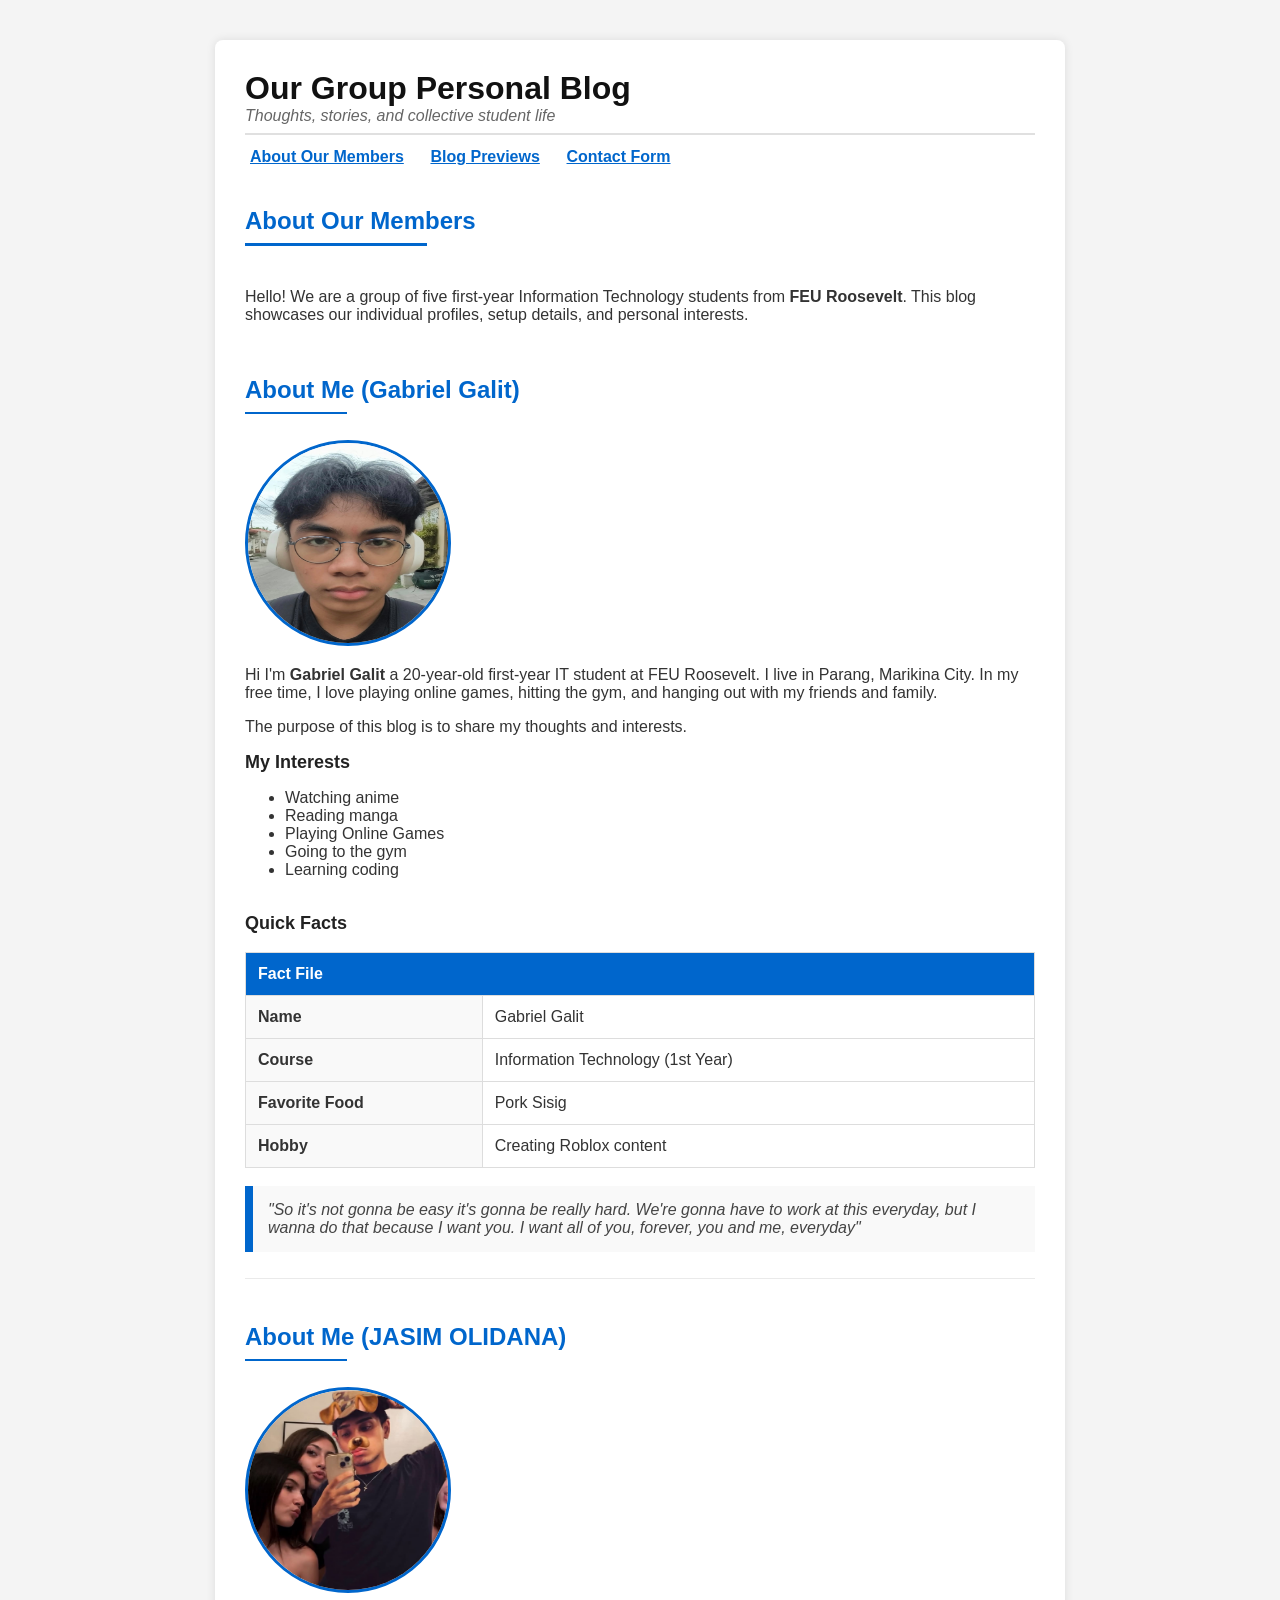
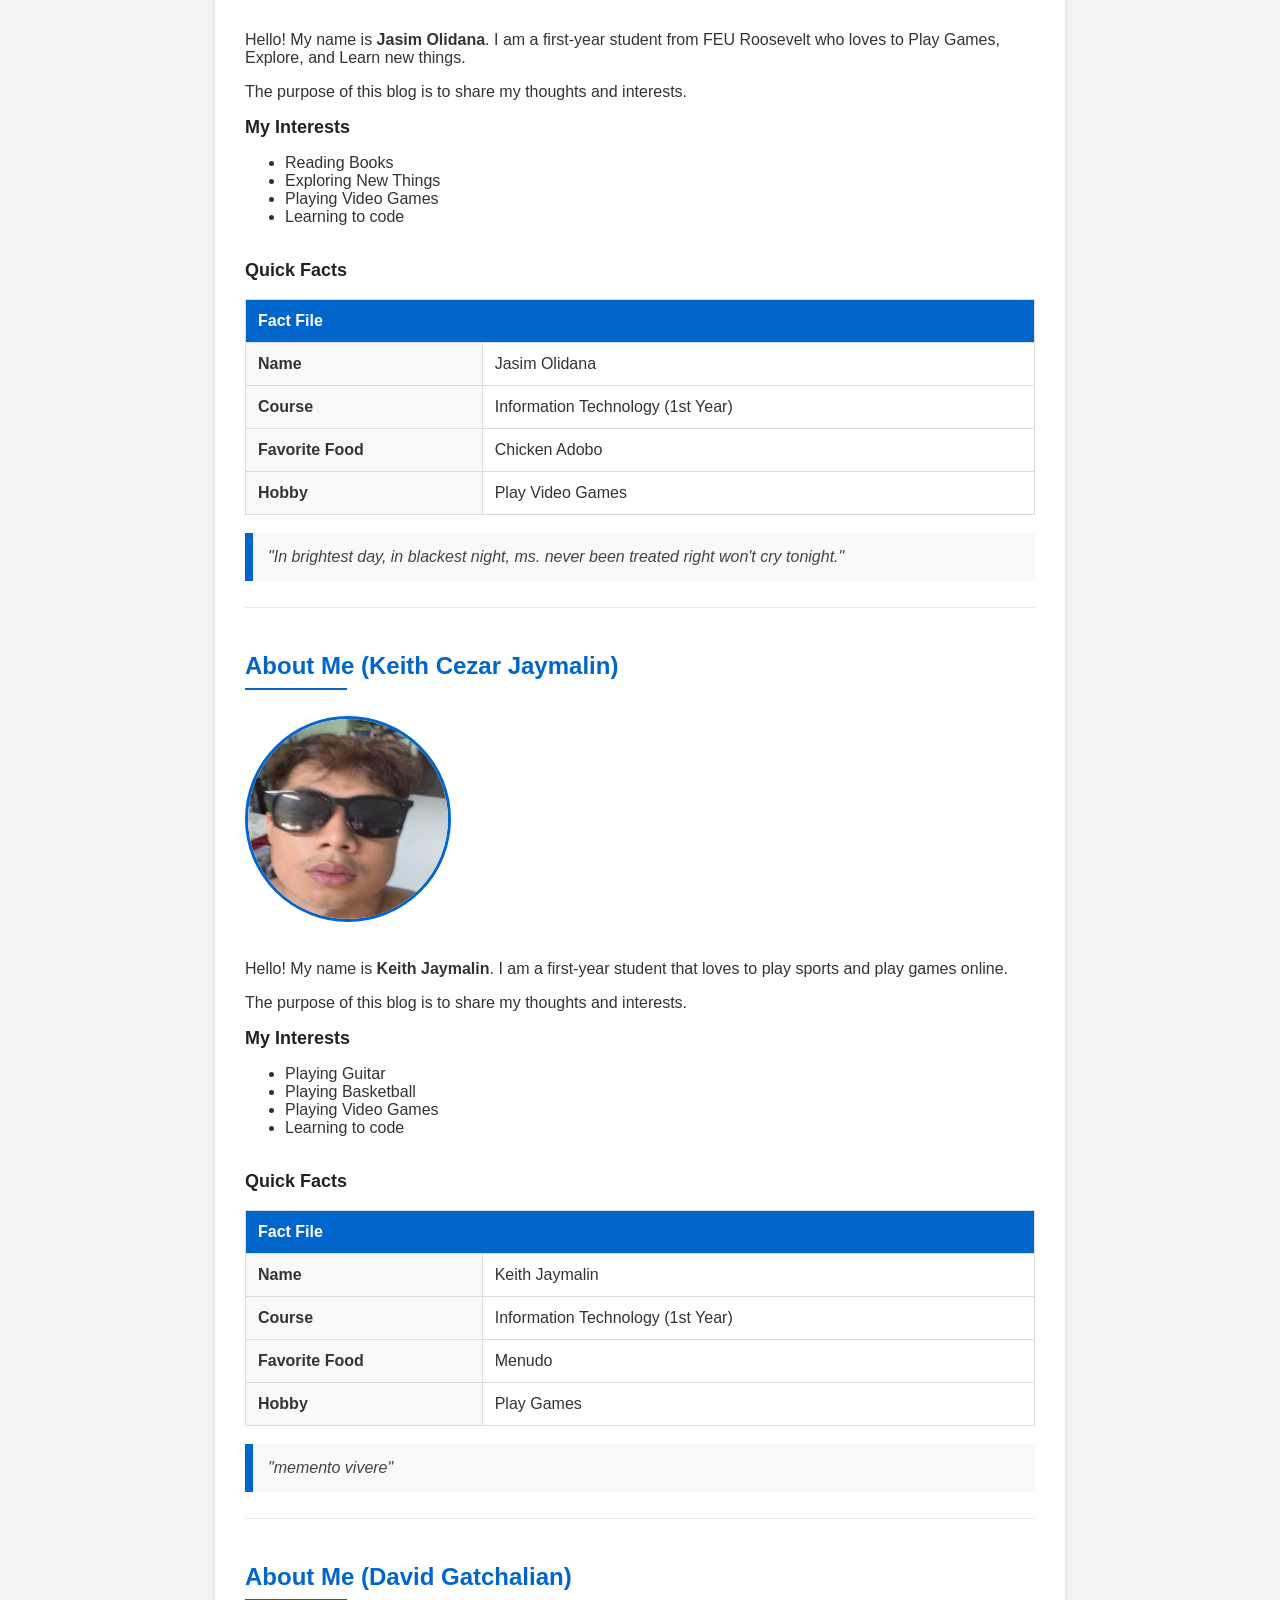
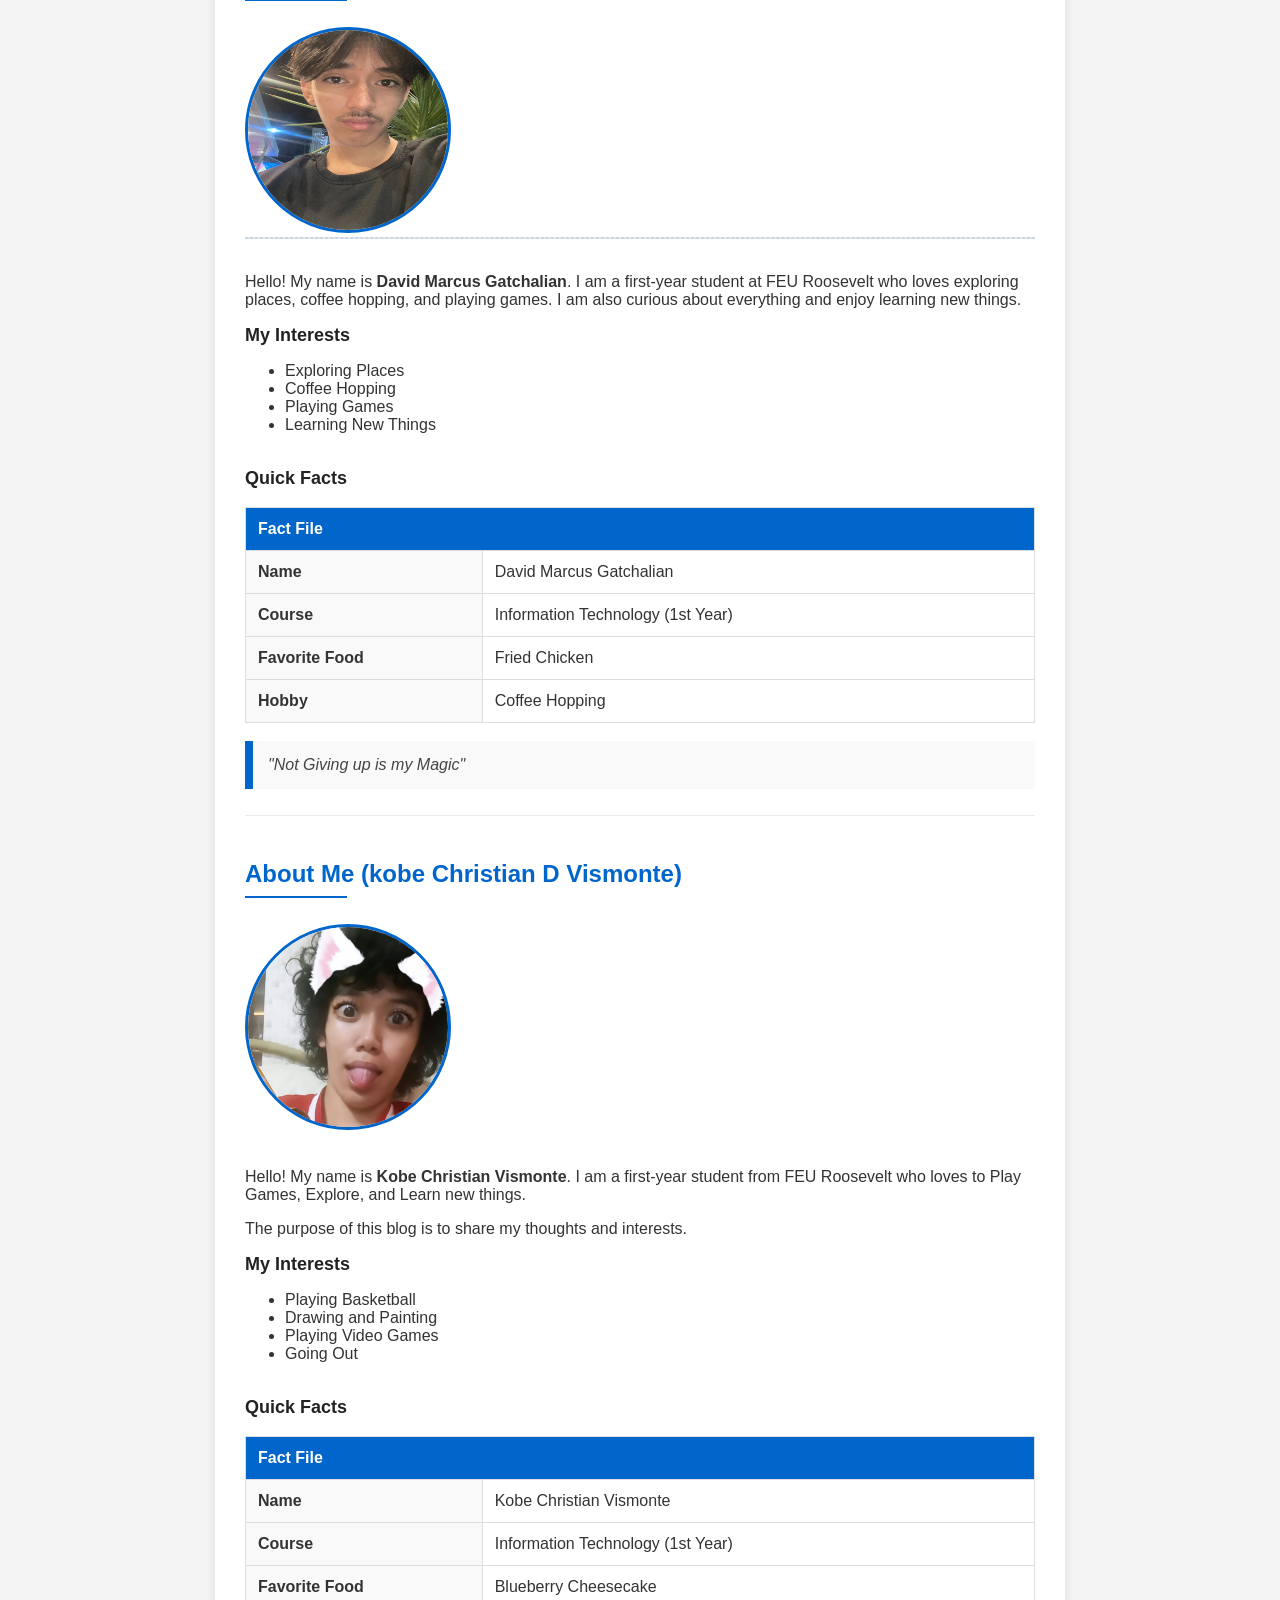
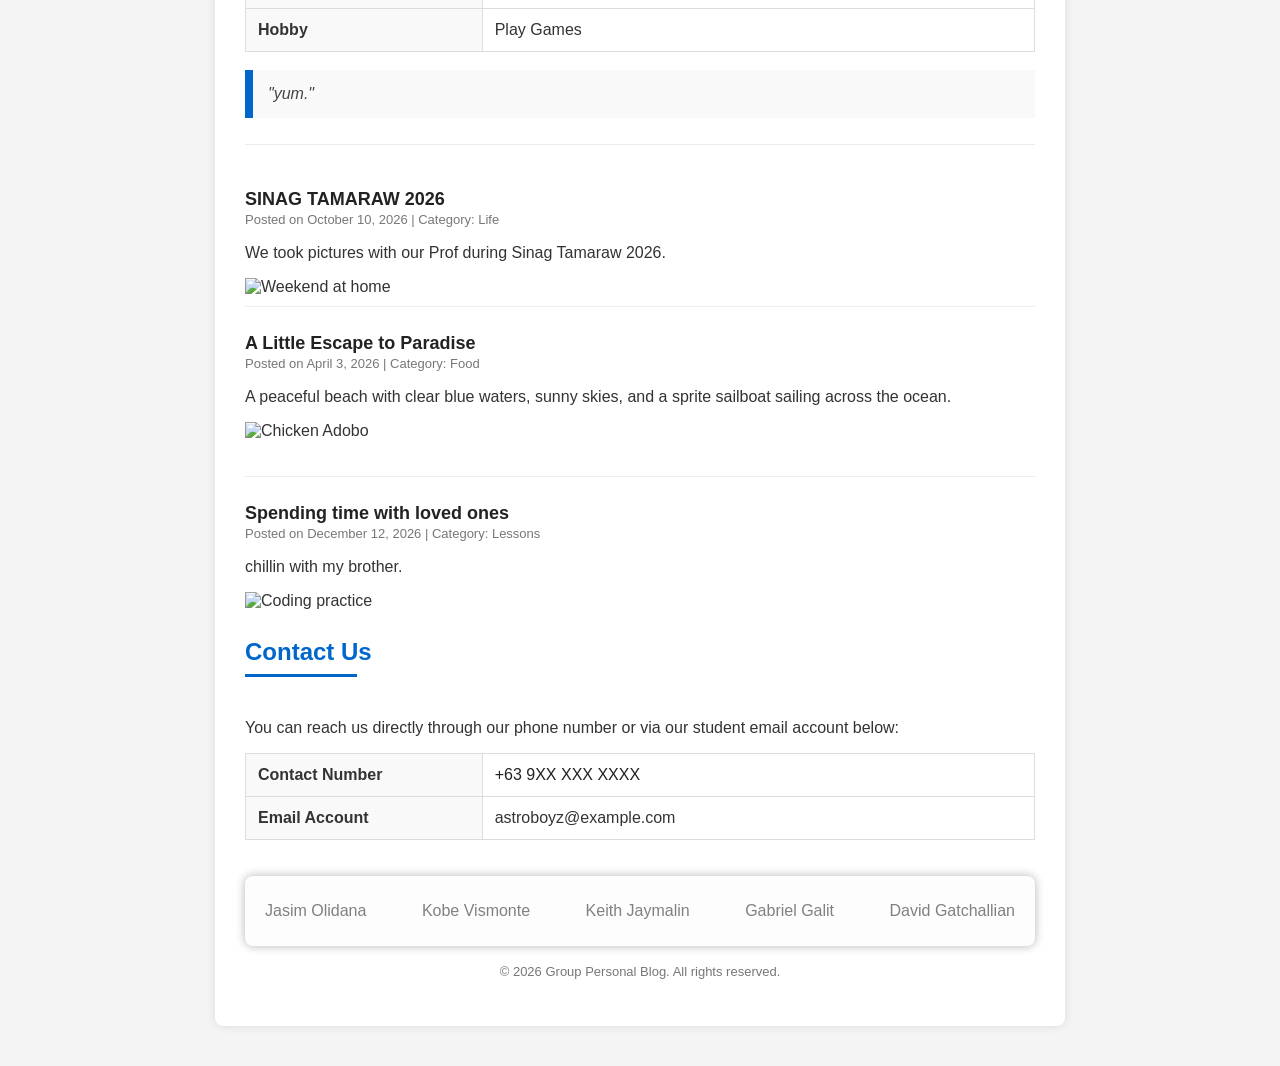
==== blog/blog.html @ d0091d2a "Update blog.html" ====
<!DOCTYPE html>
<html lang="en">
<head>
    <meta charset="UTF-8">
    <title>Group Personal Blog</title>
</head>
<body bgcolor="#f4f4f4" text="#333333" link="#0066cc" vlink="#004499" leftmargin="40" rightmargin="40" topmargin="40">

    <!-- Main Content Table Container -->
    <table width="850" align="center" cellpadding="30" cellspacing="0" bgcolor="#ffffff" border="0" style="font-family: Arial, sans-serif; box-shadow: 0px 0px 10px rgba(0,0,0,0.1); border-radius: 8px;">
        <tr>
            <td>

                <!-- 1. Header Section -->
                <table width="100%" cellpadding="0" cellspacing="0" border="0">
                    <tr>
                        <td>
                            <font size="6" color="#111111"><b>Our Group Personal Blog</b></font><br>
                            <font size="3" color="#666666"><i>Thoughts, stories, and collective student life</i></font>
                            <hr color="#e0e0e0" size="2">
                        </td>
                    </tr>
                </table>

                <!-- 2. Navigation Menu -->
                <table width="100%" cellpadding="5" cellspacing="0" border="0">
                    <tr>
                        <td>
                            <font size="3">
                                <a href="#about"><b>About Our Members</b></a> &nbsp;&nbsp;&nbsp;&nbsp; 
                                <a href="#blog"><b>Blog Previews</b></a> &nbsp;&nbsp;&nbsp;&nbsp;
                                <a href="#contact"><b>Contact Form</b></a>
                            </font>
                        </td>
                    </tr>
                </table>
                <br><br>

                <!-- 3. About Us / Member Profiles Section -->
                <table width="100%" cellpadding="0" cellspacing="0" border="0" id="about">
                    <tr>
                        <td>
                            <font size="5" color="#0066cc"><b>About Our Members</b></font>
                            <hr color="#0066cc" size="3" align="left" width="180">
                            <br>
                            <p><font size="3">Hello! We are a group of five first-year Information Technology students from <b>FEU Roosevelt</b>. This blog showcases our individual profiles, setup details, and personal interests.</font></p>
                            <br><br>

                            <!-- ==================== MEMBER 1: GABRIEL GALIT ==================== -->
                            <font size="5" color="#0066cc"><b>About Me (Gabriel Galit)</b></font>
                            <hr color="#0066cc" size="2" align="left" width="100">
                            <br>
                            
                           <img src="gabbb.jpg" alt="Profile picture of Gabriel Galit" width="200" height="200" style="border-radius: 50%; border: 3px solid #0066cc;">
                            
                            <br>
                            <p><font size="3">Hi I'm <b>Gabriel Galit</b> a 20-year-old first-year IT student at FEU Roosevelt. I live in Parang, Marikina City. In my free time, I love playing online games, hitting the gym, and hanging out with my friends and family.</font></p>
                            <p><font size="3">The purpose of this blog is to share my thoughts and interests.</font></p>
                            
                            <font size="4" color="#222222"><b>My Interests</b></font>
                            <ul>
                                <li><font size="3">Watching anime</font></li>
                                <li><font size="3">Reading manga</font></li>
                                <li><font size="3">Playing Online Games</font></li>
                                <li><font size="3">Going to the gym</font></li>
                                <li><font size="3">Learning coding</font></li>
                            </ul>
                            <br>
                            <font size="4" color="#222222"><b>Quick Facts</b></font><br><br>
                            <table width="100%" cellpadding="12" cellspacing="0" border="1" bordercolor="#dddddd" style="border-collapse: collapse;">
                                <tr bgcolor="#0066cc">
                                    <th colspan="2" align="left"><font size="3" color="#ffffff">Fact File</font></th>
                                </tr>
                                <tr>
                                    <td width="30%" bgcolor="#f9f9f9"><font size="3"><b>Name</b></font></td>
                                    <td><font size="3">Gabriel Galit</font></td>
                                </tr>
                                <tr>
                                    <td bgcolor="#f9f9f9"><font size="3"><b>Course</b></font></td>
                                    <td><font size="3">Information Technology (1st Year)</font></td>
                                </tr>
                                <tr>
                                    <td bgcolor="#f9f9f9"><font size="3"><b>Favorite Food</b></font></td>
                                    <td><font size="3">Pork Sisig</font></td>
                                </tr>
                                <tr>
                                    <td bgcolor="#f9f9f9"><font size="3"><b>Hobby</b></font></td>
                                    <td><font size="3">Creating Roblox content</font></td>
                                </tr>
                               
                            </table>
                            <br>
                            <table width="100%" cellpadding="15" cellspacing="0" border="0" bgcolor="#f9f9f9" style="border-left: 8px solid #0066cc;">
                                <tr>
                                    <td><font size="3" color="#444444"><i>"So it's not gonna be easy it's gonna be really hard. We're gonna have to work at this everyday, 
                                but I wanna do that because I want you. I want all of you, forever, you and me, everyday"</i></font></td>
                                </tr>
                            </table>
                            <br><hr color="#eaeaea" size="1"><br><br>


                            <!-- ==================== MEMBER 2: JASIM OLIDANA ==================== -->
                            <font size="5" color="#0066cc"><b>About Me (JASIM OLIDANA)</b></font>
                            <hr color="#0066cc" size="2" align="left" width="100">
                            <br>
                            
                            <img src="myphoto.jpg" alt="Profile picture of JASIM OLIDANA" width="200" height="200" style="border-radius: 50%; border: 3px solid #0066cc;">
                                
                            </table>
                            <br>
                            <p><font size="3">Hello! My name is <b>Jasim Olidana</b>. I am a first-year student from FEU Roosevelt who loves to Play Games, Explore, and Learn new things.</font></p>
                            <p><font size="3">The purpose of this blog is to share my thoughts and interests.</font></p>
                            
                            <font size="4" color="#222222"><b>My Interests</b></font>
                            <ul>
                                <li><font size="3">Reading Books</font></li>
                                <li><font size="3">Exploring New Things</font></li>
                                <li><font size="3">Playing Video Games</font></li>
                                <li><font size="3">Learning to code</font></li>
                            </ul>
                            <br>
                            <font size="4" color="#222222"><b>Quick Facts</b></font><br><br>
                            <table width="100%" cellpadding="12" cellspacing="0" border="1" bordercolor="#dddddd" style="border-collapse: collapse;">
                                <tr bgcolor="#0066cc">
                                    <th colspan="2" align="left"><font size="3" color="#ffffff">Fact File</font></th>
                                </tr>
                                <tr>
                                    <td width="30%" bgcolor="#f9f9f9"><font size="3"><b>Name</b></font></td>
                                    <td><font size="3">Jasim Olidana</font></td>
                                </tr>
                                <tr>
                                    <td bgcolor="#f9f9f9"><font size="3"><b>Course</b></font></td>
                                    <td><font size="3">Information Technology (1st Year)</font></td>
                                </tr>
                                <tr>
                                    <td bgcolor="#f9f9f9"><font size="3"><b>Favorite Food</b></font></td>
                                    <td><font size="3">Chicken Adobo</font></td>
                                </tr>
                                <tr>    
                                    <tr>
                                    <td bgcolor="#f9f9f9"><font size="3"><b>Hobby</b></font></td>
                                    <td><font size="3">Play Video Games</font></td>
                                </tr>
                            </table>
                            <br>
                            <table width="100%" cellpadding="15" cellspacing="0" border="0" bgcolor="#f9f9f9" style="border-left: 8px solid #0066cc;">
                                <tr>
                                    <td><font size="3" color="#444444"><i>"In brightest day, in blackest night, ms. never been treated right won't cry tonight."</i></font></td>
                                </tr>
                            </table>
                            <br><hr color="#eaeaea" size="1"><br><br>


                            <!-- ==================== MEMBER 4: Keith Cezar Jaymalin ==================== -->
                            <font size="5" color="#0066cc"><b>About Me (Keith Cezar Jaymalin)</b></font>
                            <hr color="#0066cc" size="2" align="left" width="100">
                            <br>
                            <img src="keiththegoat.jpg" alt="Profile picture of KEITH JAYMALIN" width="200" height="200" style="border-radius: 50%; border: 3px solid #0066cc;">
                             <table bgcolor="#e2e8f0" width="100%" cellpadding="20" cellspacing="0" border="0" bordercolor="#cbd5e1" style="border-style: dashed;">
                                
                            </table>
                            <br>
                            <p><font size="3">Hello! My name is <b>Keith Jaymalin</b>. I am a first-year student that loves to play sports and play games online.</font></p>
                            <p><font size="3">The purpose of this blog is to share my thoughts and interests.</font></p>
                            
                            <font size="4" color="#222222"><b>My Interests</b></font>
                            <ul>
                                <li><font size="3">Playing Guitar</font></li>
                                <li><font size="3">Playing Basketball</font></li>
                                <li><font size="3">Playing Video Games</font></li>
                                <li><font size="3">Learning to code</font></li>
                            </ul>
                            <br>
                            <font size="4" color="#222222"><b>Quick Facts</b></font><br><br>
                            <table width="100%" cellpadding="12" cellspacing="0" border="1" bordercolor="#dddddd" style="border-collapse: collapse;">
                                <tr bgcolor="#0066cc">
                                    <th colspan="2" align="left"><font size="3" color="#ffffff">Fact File</font></th>
                                </tr>
                                <tr>
                                    <td width="30%" bgcolor="#f9f9f9"><font size="3"><b>Name</b></font></td>
                                    <td><font size="3">Keith Jaymalin</font></td>
                                </tr>
                                <tr>
                                    <td bgcolor="#f9f9f9"><font size="3"><b>Course</b></font></td>
                                    <td><font size="3">Information Technology (1st Year)</font></td>
                                </tr>
                                <tr>
                                    <td bgcolor="#f9f9f9"><font size="3"><b>Favorite Food</b></font></td>
                                    <td><font size="3">Menudo</font></td>
                                </tr>
                                <tr>    
                                    <tr>
                                    <td bgcolor="#f9f9f9"><font size="3"><b>Hobby</b></font></td>
                                    <td><font size="3">Play Games</font></td>
                                </tr>
                            </table>
                            <br>
                            <table width="100%" cellpadding="15" cellspacing="0" border="0" bgcolor="#f9f9f9" style="border-left: 8px solid #0066cc;">
                                <tr>
                                    <td><font size="3" color="#444444"><i>"memento vivere"</i></font></td>
                                </tr>
                            </table>
                            <br><hr color="#eaeaea" size="1"><br><br>

                            <!-- ==================== MEMBER 5:David Gatchalian ==================== -->
                            <font size="5" color="#0066cc"><b>About Me (David Gatchalian)</b></font>
                            <hr color="#0066cc" size="2" align="left" width="100">
                            <br>
                            <img src="david.jpg" alt="Profile picture of David Gatchalian" width="200" height="200" style="border-radius: 50%; border: 3px solid #0066cc;">
                            
                            <table bgcolor="#e2e8f0" width="100%" cellpadding="20" cellspacing="0" border="1" bordercolor="#cbd5e1" style="border-style: dashed;">
                                <tr>
                                    
                                </tr>
                            </table>
                            <br>
                            <p><font size="3">Hello! My name is <b>David Marcus Gatchalian</b>. I am a first-year student at FEU Roosevelt who loves exploring places, coffee hopping, and playing games. I am also curious about everything and enjoy learning new things.
</font></p>
                            
                            <font size="4" color="#222222"><b>My Interests</b></font>
                            <ul>
                                <li><font size="3">Exploring Places</font></li>
                                <li><font size="3">Coffee Hopping</font></li>
                                <li><font size="3">Playing Games</font></li>
                                <li><font size="3">Learning New Things</font></li>
                            </ul>
                            <br>
                            <font size="4" color="#222222"><b>Quick Facts</b></font><br><br>
                            <table width="100%" cellpadding="12" cellspacing="0" border="1" bordercolor="#dddddd" style="border-collapse: collapse;">
                                <tr bgcolor="#0066cc">
                                    <th colspan="2" align="left"><font size="3" color="#ffffff">Fact File</font></th>
                                </tr>
                                <tr>
                                    <td width="30%" bgcolor="#f9f9f9"><font size="3"><b>Name</b></font></td>
                                    <td><font size="3">David Marcus Gatchalian</font></td>
                                </tr>
                                <tr>
                                    <td bgcolor="#f9f9f9"><font size="3"><b>Course</b></font></td>
                                    <td><font size="3">Information Technology (1st Year)</font></td>
                                </tr>
                                <tr>
                                    <td bgcolor="#f9f9f9"><font size="3"><b>Favorite Food</b></font></td>
                                    <td><font size="3">Fried Chicken</font></td>
                                </tr>
                                <tr>    
                                    <tr>
                                    <td bgcolor="#f9f9f9"><font size="3"><b>Hobby</b></font></td>
                                    <td><font size="3">Coffee Hopping</font></td>
                                </tr>
                            </table>
                            <br>
                            <table width="100%" cellpadding="15" cellspacing="0" border="0" bgcolor="#f9f9f9" style="border-left: 8px solid #0066cc;">
                                <tr>
                                    <td><font size="3" color="#444444"><i>"Not Giving up is my Magic"
</i></font></td>
                                </tr>
                            </table>
                            <br><hr color="#eaeaea" size="1"><br><br>

                            <!-- ==================== MEMBER 5: Kobe Christian D Vismonte ==================== -->
                            <font size="5" color="#0066cc"><b>About Me (kobe Christian D Vismonte)</b></font>
                            <hr color="#0066cc" size="2" align="left" width="100">
                            <br>

                <img src="koby.jpeg" alt="Profile picture of KOBE VISMONTE" width="200" height="200" style="border-radius: 50%; border: 3px solid #0066cc;">
                            <table bgcolor="#e2e8f0" width="100%" cellpadding="20" cellspacing="0" border="0" bordercolor="#cbd5e1" style="border-style: dashed;">
                                
                            </table>
                            <br>
                            <p><font size="3">Hello! My name is <b>Kobe Christian Vismonte</b>. I am a first-year student from FEU Roosevelt who loves to Play Games, Explore, and Learn new things.</font></p>
                            <p><font size="3">The purpose of this blog is to share my thoughts and interests.</font></p>
                            
                            <font size="4" color="#222222"><b>My Interests</b></font>
                            <ul>
                                <li><font size="3">Playing Basketball</font></li>
                                <li><font size="3">Drawing and Painting</font></li>
                                <li><font size="3">Playing Video Games</font></li>
                                <li><font size="3">Going Out</font></li>
                            </ul>
                            <br>
                            <font size="4" color="#222222"><b>Quick Facts</b></font><br><br>
                            <table width="100%" cellpadding="12" cellspacing="0" border="1" bordercolor="#dddddd" style="border-collapse: collapse;">
                                <tr bgcolor="#0066cc">
                                    <th colspan="2" align="left"><font size="3" color="#ffffff">Fact File</font></th>
                                </tr>
                                <tr>
                                    <td width="30%" bgcolor="#f9f9f9"><font size="3"><b>Name</b></font></td>
                                    <td><font size="3">Kobe Christian Vismonte</font></td>
                                </tr>
                                <tr>
                                    <td bgcolor="#f9f9f9"><font size="3"><b>Course</b></font></td>
                                    <td><font size="3">Information Technology (1st Year)</font></td>
                                </tr>
                                <tr>
                                    <td bgcolor="#f9f9f9"><font size="3"><b>Favorite Food</b></font></td>
                                    <td><font size="3">Blueberry Cheesecake</font></td>
                                </tr>
                                <tr>    
                                    <tr>
                                    <td bgcolor="#f9f9f9"><font size="3"><b>Hobby</b></font></td>
                                    <td><font size="3">Play Games</font></td>
                                </tr>
                            </table>
                            <br>
                            <table width="100%" cellpadding="15" cellspacing="0" border="0" bgcolor="#f9f9f9" style="border-left: 8px solid #0066cc;">
                                <tr>
                                    <td><font size="3" color="#444444"><i>"yum."</i></font></td>
                                </tr>
                            </table>
                            <br><hr color="#eaeaea" size="1"><br><br>

                             <!-- Post 1 -->
<font size="4" color="#222222" id="blog"><b>SINAG TAMARAW 2026</b></font><br> 
<font size="2" color="#777777">Posted on October 10, 2026 | Category: Life</font><br>
<!-- Added Image Row Below -->
 <p><font size="3">We took pictures with our Prof during Sinag Tamaraw 2026. </font></p>
<img src="groupiz.jpeg" alt="Weekend at home" width="100%" style="max-width: 600px; display: block; margin: 10px 0;"" </br>
<hr color="#eeeeee" size="1">
<br>

<!-- Post 2 -->
<font size="4" color="#222222"><b>A Little Escape to Paradise</b></font><br>
<font size="2" color="#777777">Posted on April 3, 2026 | Category: Food</font><br>
<p><font size="3">A peaceful beach with clear blue waters, sunny skies, and a sprite sailboat sailing across the ocean.</font></p>
<!-- Added Image Row Below -->
<img src="dagat.jpg" alt="Chicken Adobo" width="100%" style="max-width: 600px; display: block; margin: 10px 0;"><br>

<hr color="#eeeeee" size="1">
<br>

<!-- Post 3 -->
<font size="4" color="#222222"><b>Spending time with loved ones</b></font><br>
<font size="2" color="#777777">Posted on December 12, 2026 | Category: Lessons</font><br>
<p><font size="3">chillin with my brother.</font></p>
<!-- Added Image Row Below -->
<img src="jasim0.1.jpg" alt="Coding practice" width="100%" style="max-width: 600px; display: block; margin: 10px 0;"><br>


                <!-- 5. Contact Details Section (Replaced the form) -->
                <table width="100%" cellpadding="0" cellspacing="0" border="0" id="contact">
                    <tr>
                        <td>
                            <font size="5" color="#0066cc"><b>Contact Us</b></font>
                            <hr color="#0066cc" size="3" align="left" width="110">
                            <br>
                            <p><font size="3">You can reach us directly through our phone number or via our student email account below:</font></p>
                            
                            <table width="100%" cellpadding="12" cellspacing="0" border="1" bordercolor="#dddddd" style="border-collapse: collapse;">
                                <tr>
                                    <td width="30%" bgcolor="#f9f9f9"><font size="3"><b>Contact Number</b></font></td>
                                    <td><font size="3" color="#222222">+63 9XX XXX XXXX</font></td>
                                </tr>
                                <tr>
                                    <td bgcolor="#f9f9f9"><font size="3"><b>Email Account</b></font></td>
                                    <td><font size="3"><a>astroboyz@example.com</a></font></td>
                                </tr>
                            </table>
                        </td>
                    </tr>
                </table>
                <br>

                <!-- Footer Section -->
                <table width="100%" cellpadding="0" cellspacing="0" border="0" >
                    <tr>
                        <br>
                   
<div style="display: flex; line-height: 1.9; justify-content: space-between; font-family: Arial; box-shadow: 0px 0px 10px rgba(17, 16, 17, 0.315); border-radius: 8px; padding: 20px; background-color: #fdfdfd; color:gray">
                        <span>Jasim Olidana</span>
                        <span>Kobe Vismonte</span>
                        <span>Keith Jaymalin</span>
                        <span>Gabriel Galit</span>
                        <span>David Gatchallian</span>
                        
                    </div>
                    <center>
                    <p><font size="2" color="#777777">© 2026 Group Personal Blog. All rights reserved.</font></p>
                    </font></p></center>
                            
                    </tr>
                </table>
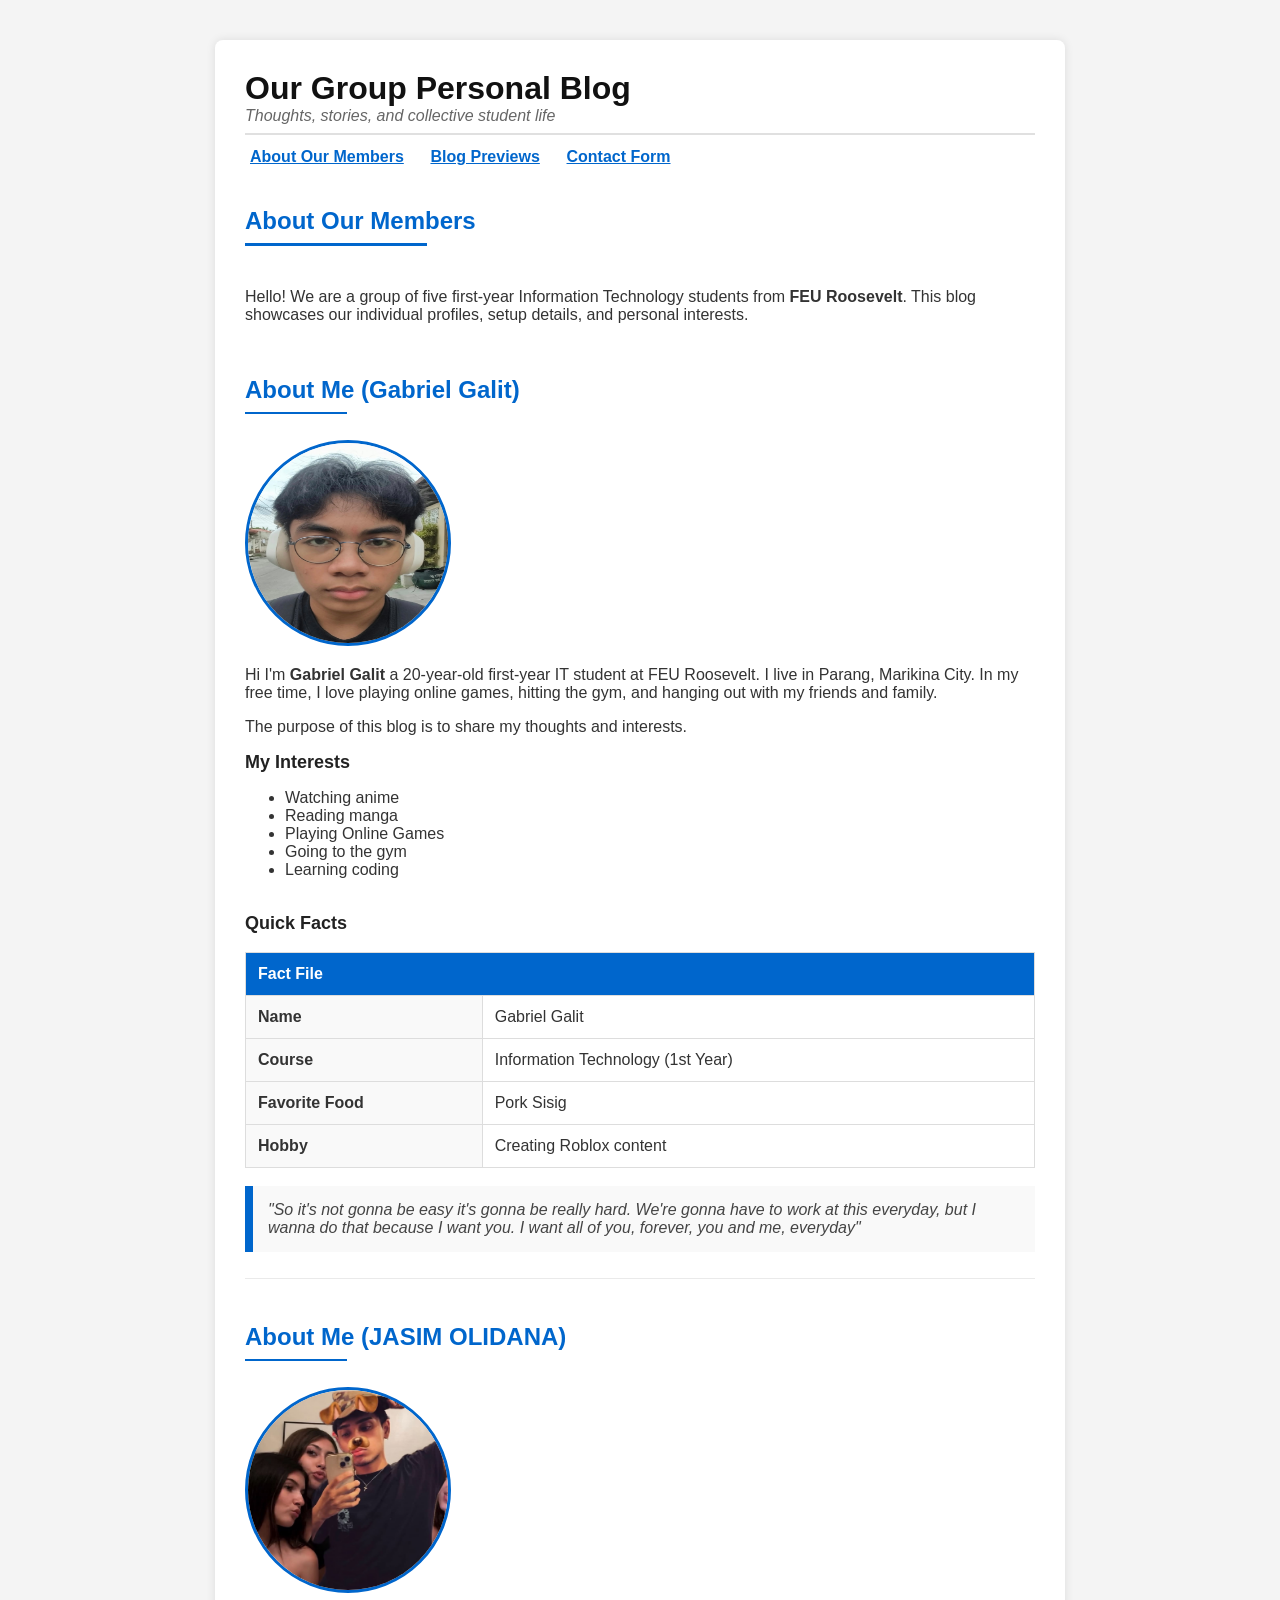
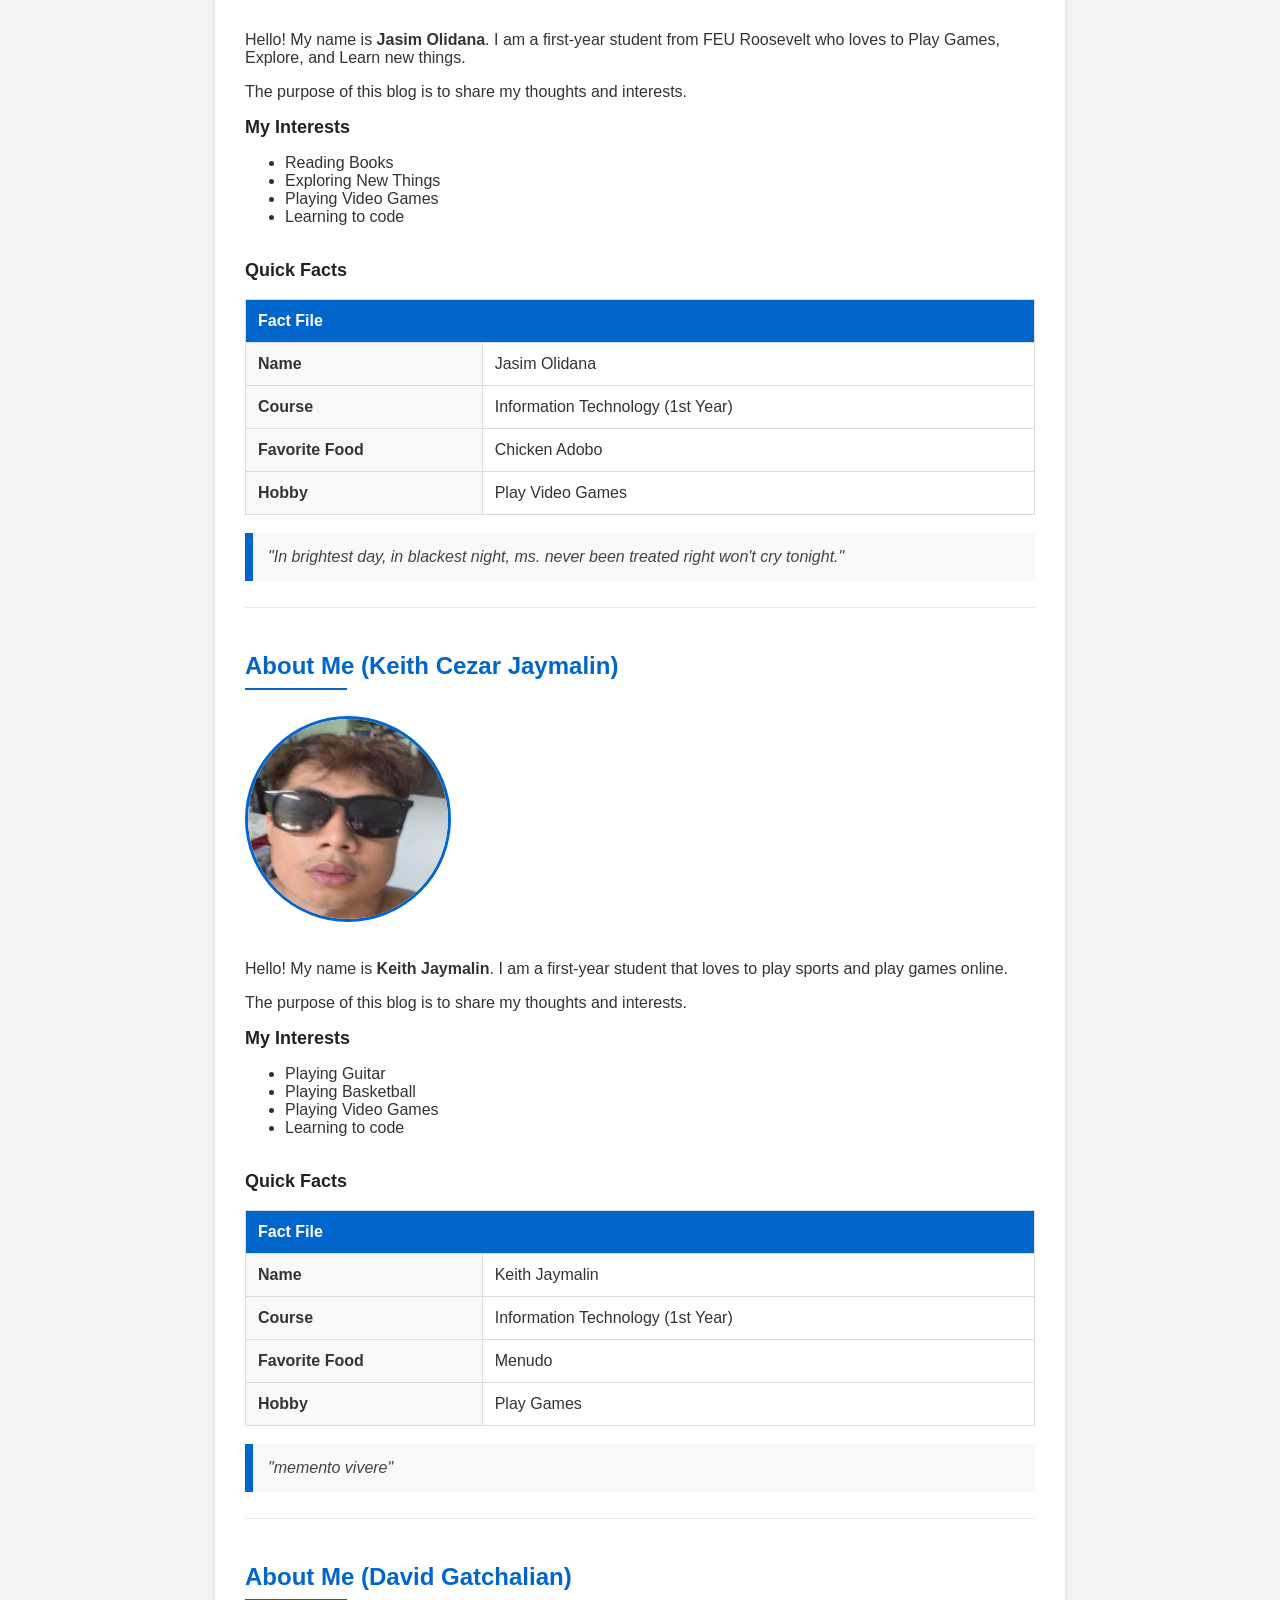
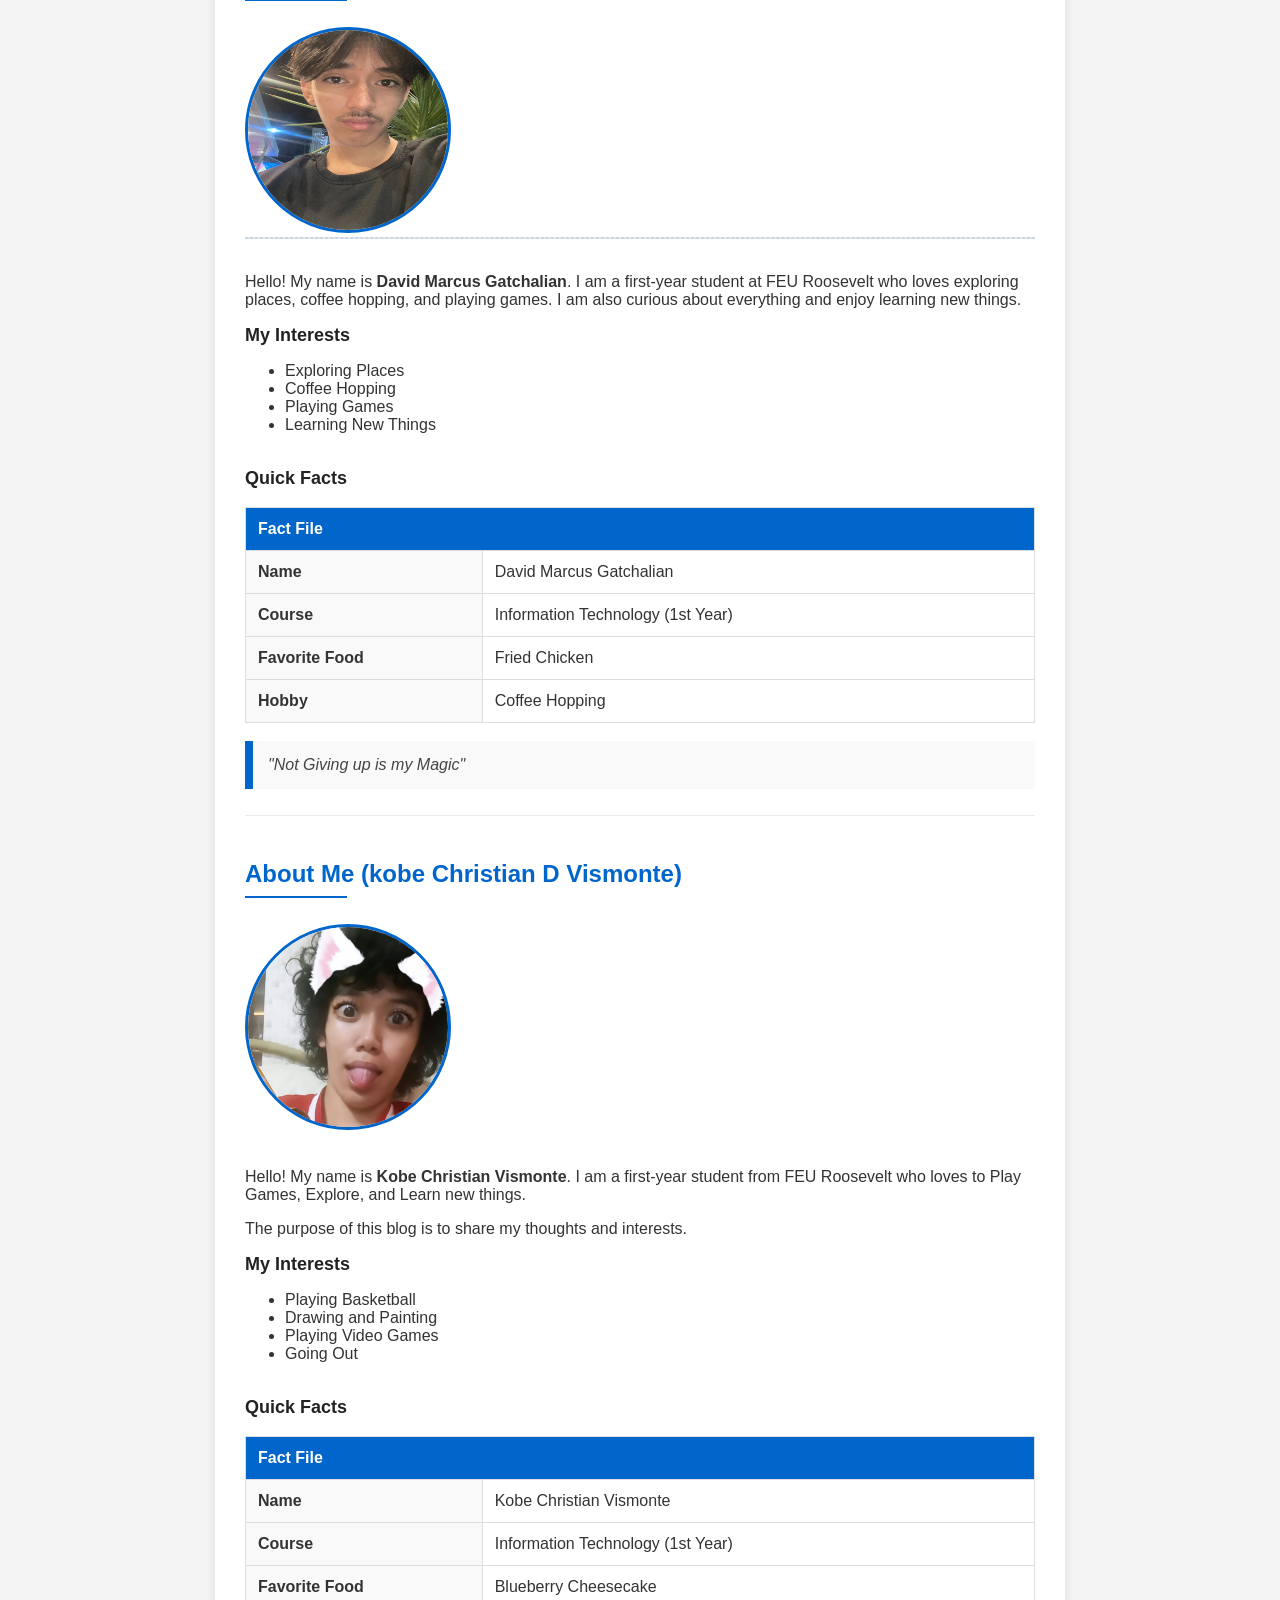
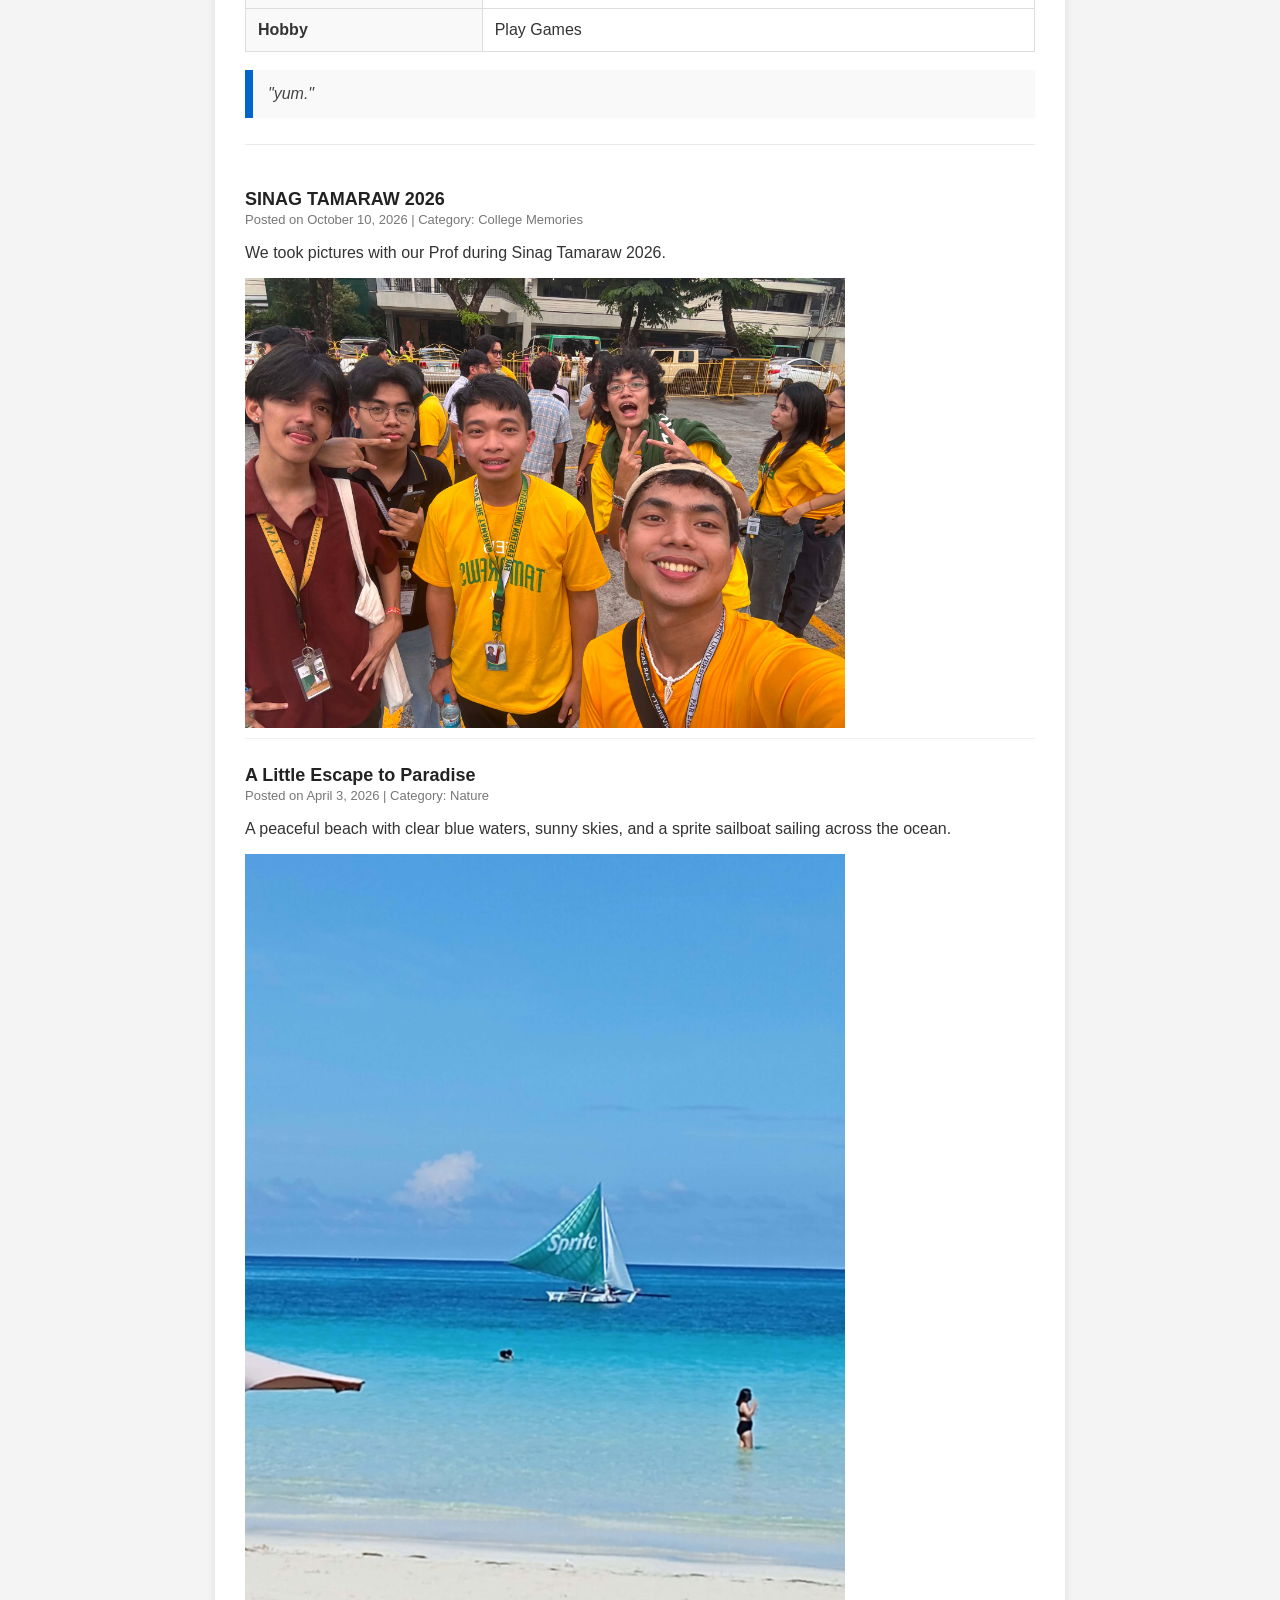
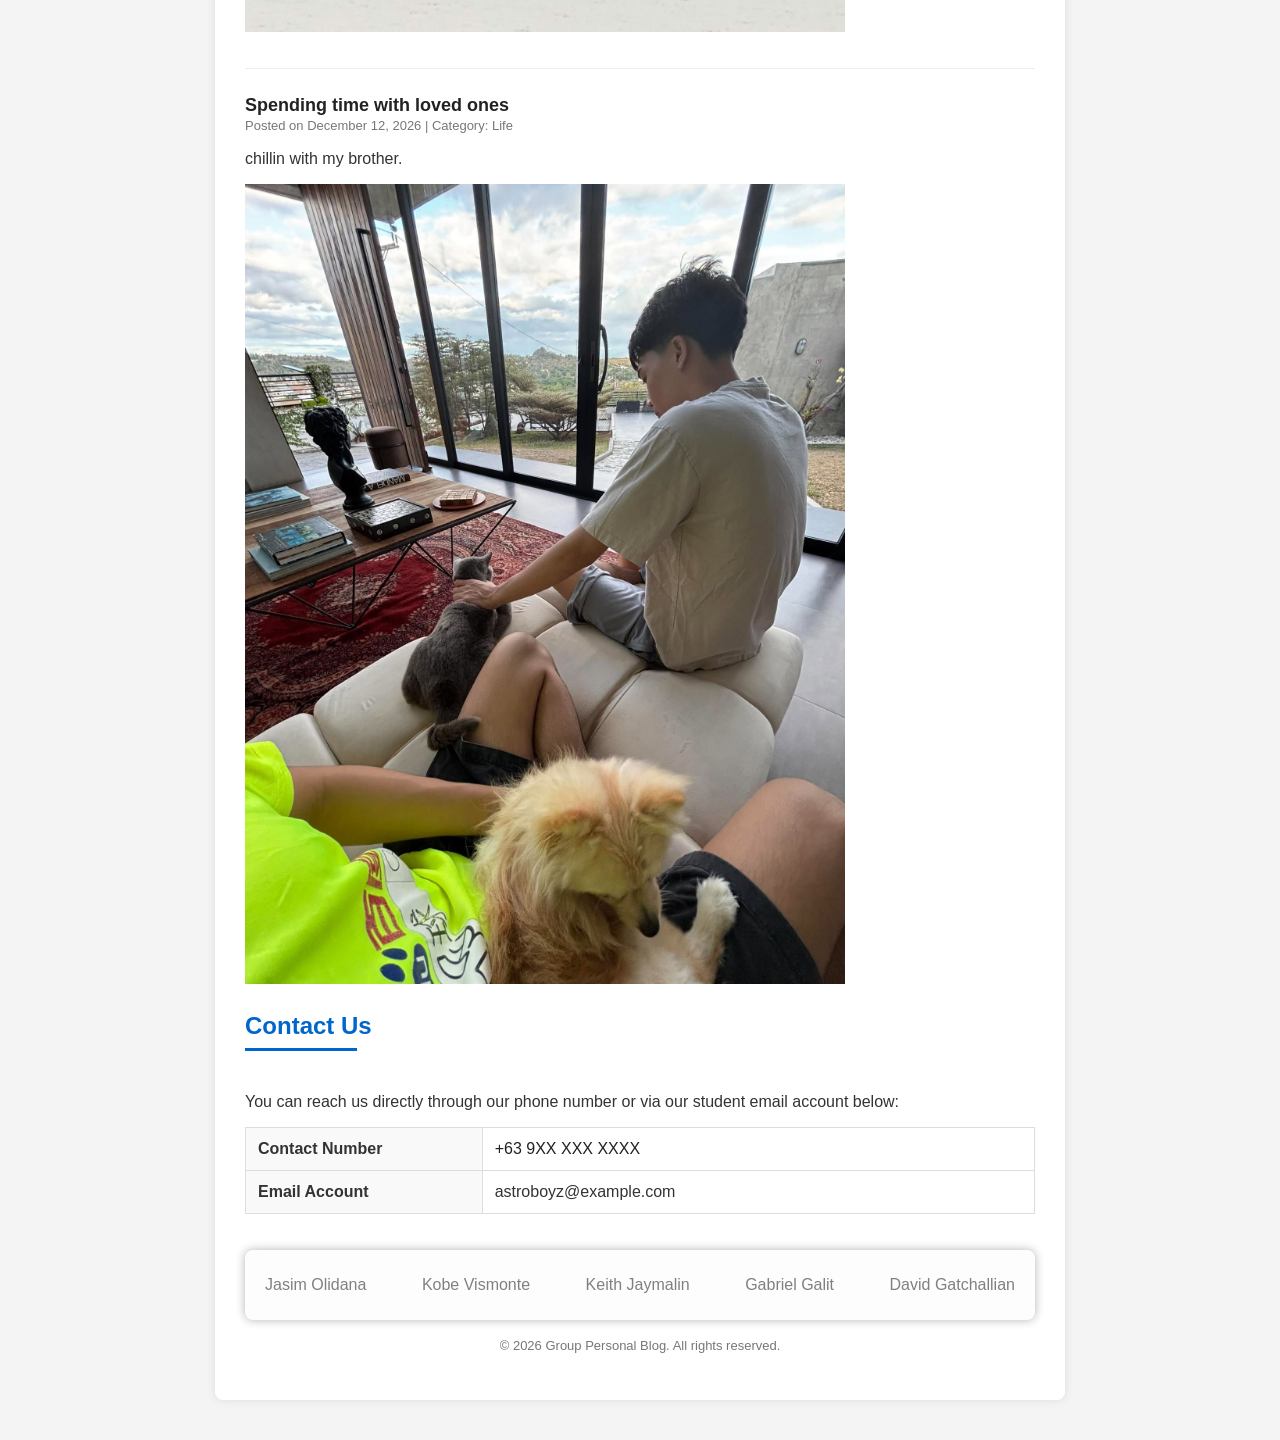
==== commit 16d2e63f: "images updated images and changed categories to their appropriate category" ====
--- a/blog/blog.html
+++ b/blog/blog.html
@@ -311,16 +311,16 @@
 
                              <!-- Post 1 -->
 <font size="4" color="#222222" id="blog"><b>SINAG TAMARAW 2026</b></font><br> 
-<font size="2" color="#777777">Posted on October 10, 2026 | Category: Life</font><br>
+<font size="2" color="#777777">Posted on October 10, 2026 | Category: College Memories</font><br>
 <!-- Added Image Row Below -->
  <p><font size="3">We took pictures with our Prof during Sinag Tamaraw 2026. </font></p>
-<img src="groupiz.jpeg" alt="Weekend at home" width="100%" style="max-width: 600px; display: block; margin: 10px 0;"" </br>
+<img src="groupiz.jpg" alt="Weekend at home" width="100%" style="max-width: 600px; display: block; margin: 10px 0;"" </br>
 <hr color="#eeeeee" size="1">
 <br>
 
 <!-- Post 2 -->
 <font size="4" color="#222222"><b>A Little Escape to Paradise</b></font><br>
-<font size="2" color="#777777">Posted on April 3, 2026 | Category: Food</font><br>
+<font size="2" color="#777777">Posted on April 3, 2026 | Category: Nature</font><br>
 <p><font size="3">A peaceful beach with clear blue waters, sunny skies, and a sprite sailboat sailing across the ocean.</font></p>
 <!-- Added Image Row Below -->
 <img src="dagat.jpg" alt="Chicken Adobo" width="100%" style="max-width: 600px; display: block; margin: 10px 0;"><br>
@@ -330,7 +330,7 @@
 
 <!-- Post 3 -->
 <font size="4" color="#222222"><b>Spending time with loved ones</b></font><br>
-<font size="2" color="#777777">Posted on December 12, 2026 | Category: Lessons</font><br>
+<font size="2" color="#777777">Posted on December 12, 2026 | Category: Life</font><br>
 <p><font size="3">chillin with my brother.</font></p>
 <!-- Added Image Row Below -->
 <img src="jasim0.1.jpg" alt="Coding practice" width="100%" style="max-width: 600px; display: block; margin: 10px 0;"><br>
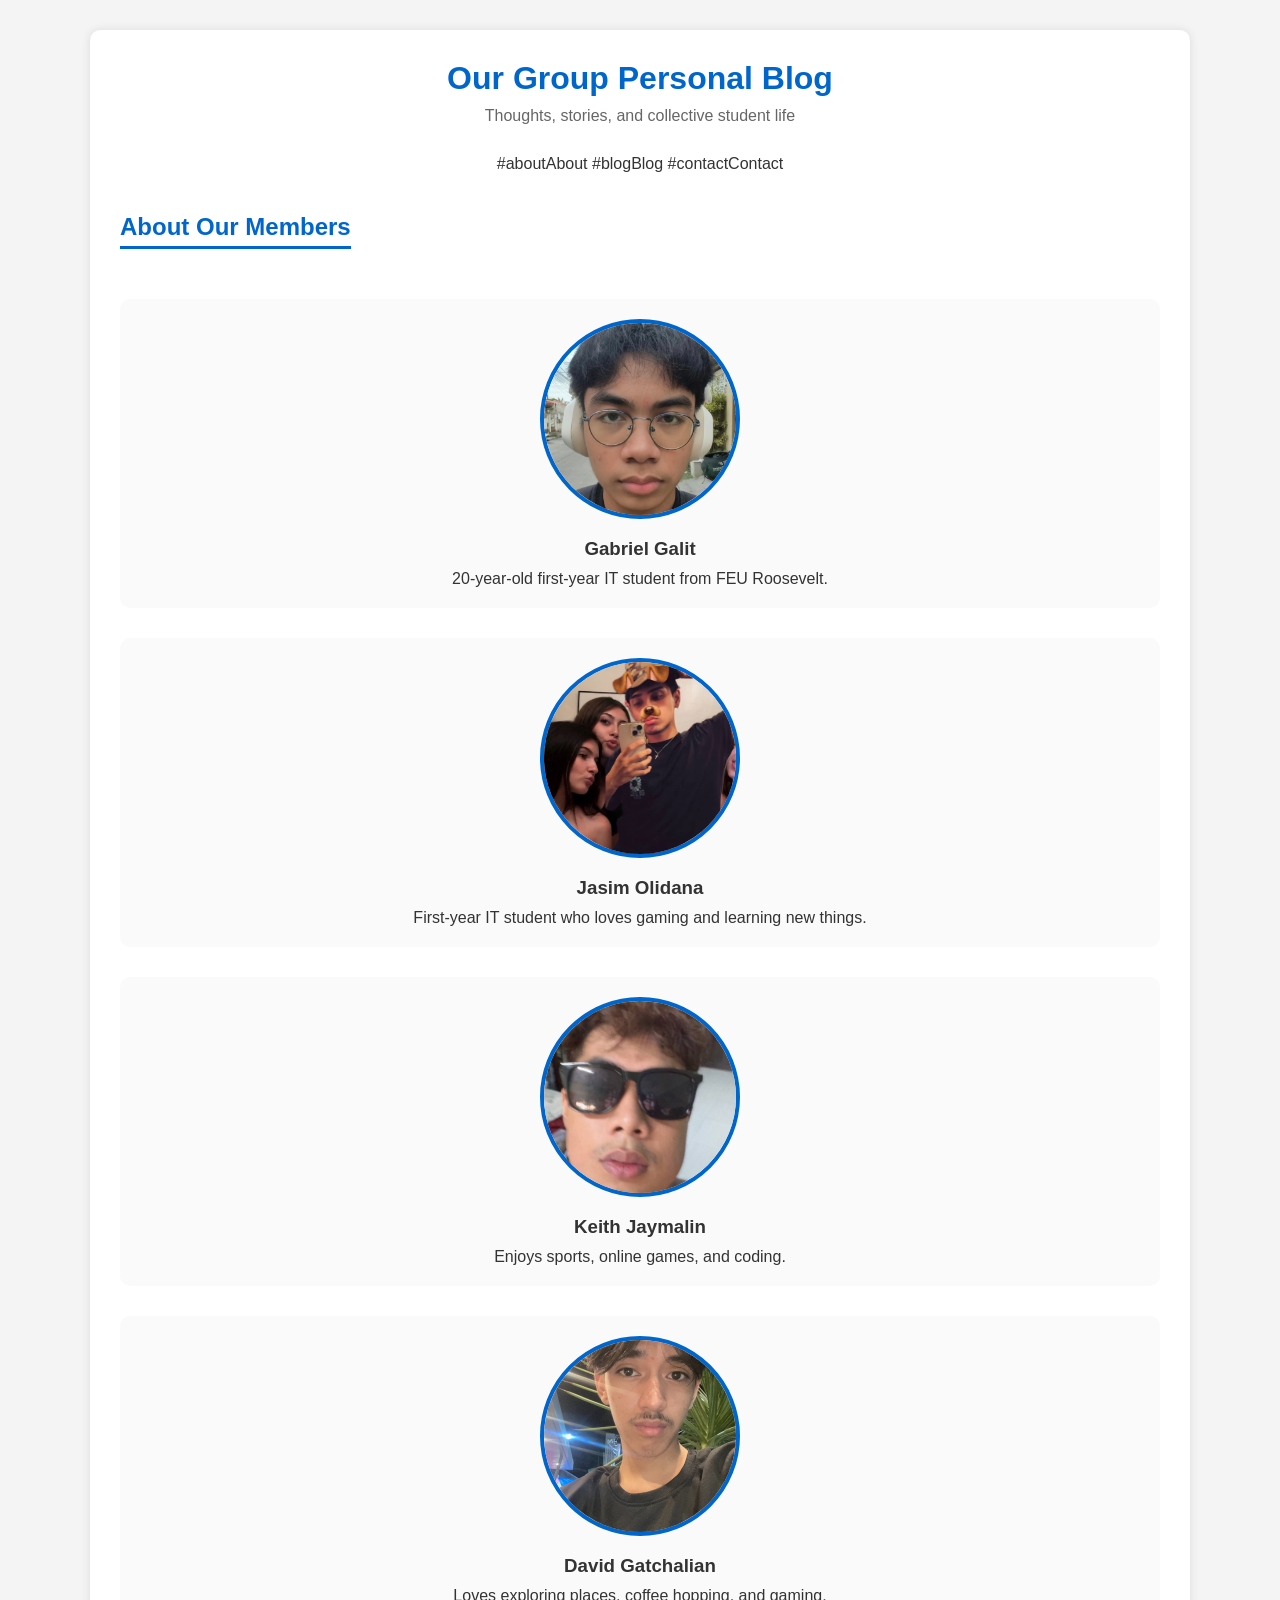
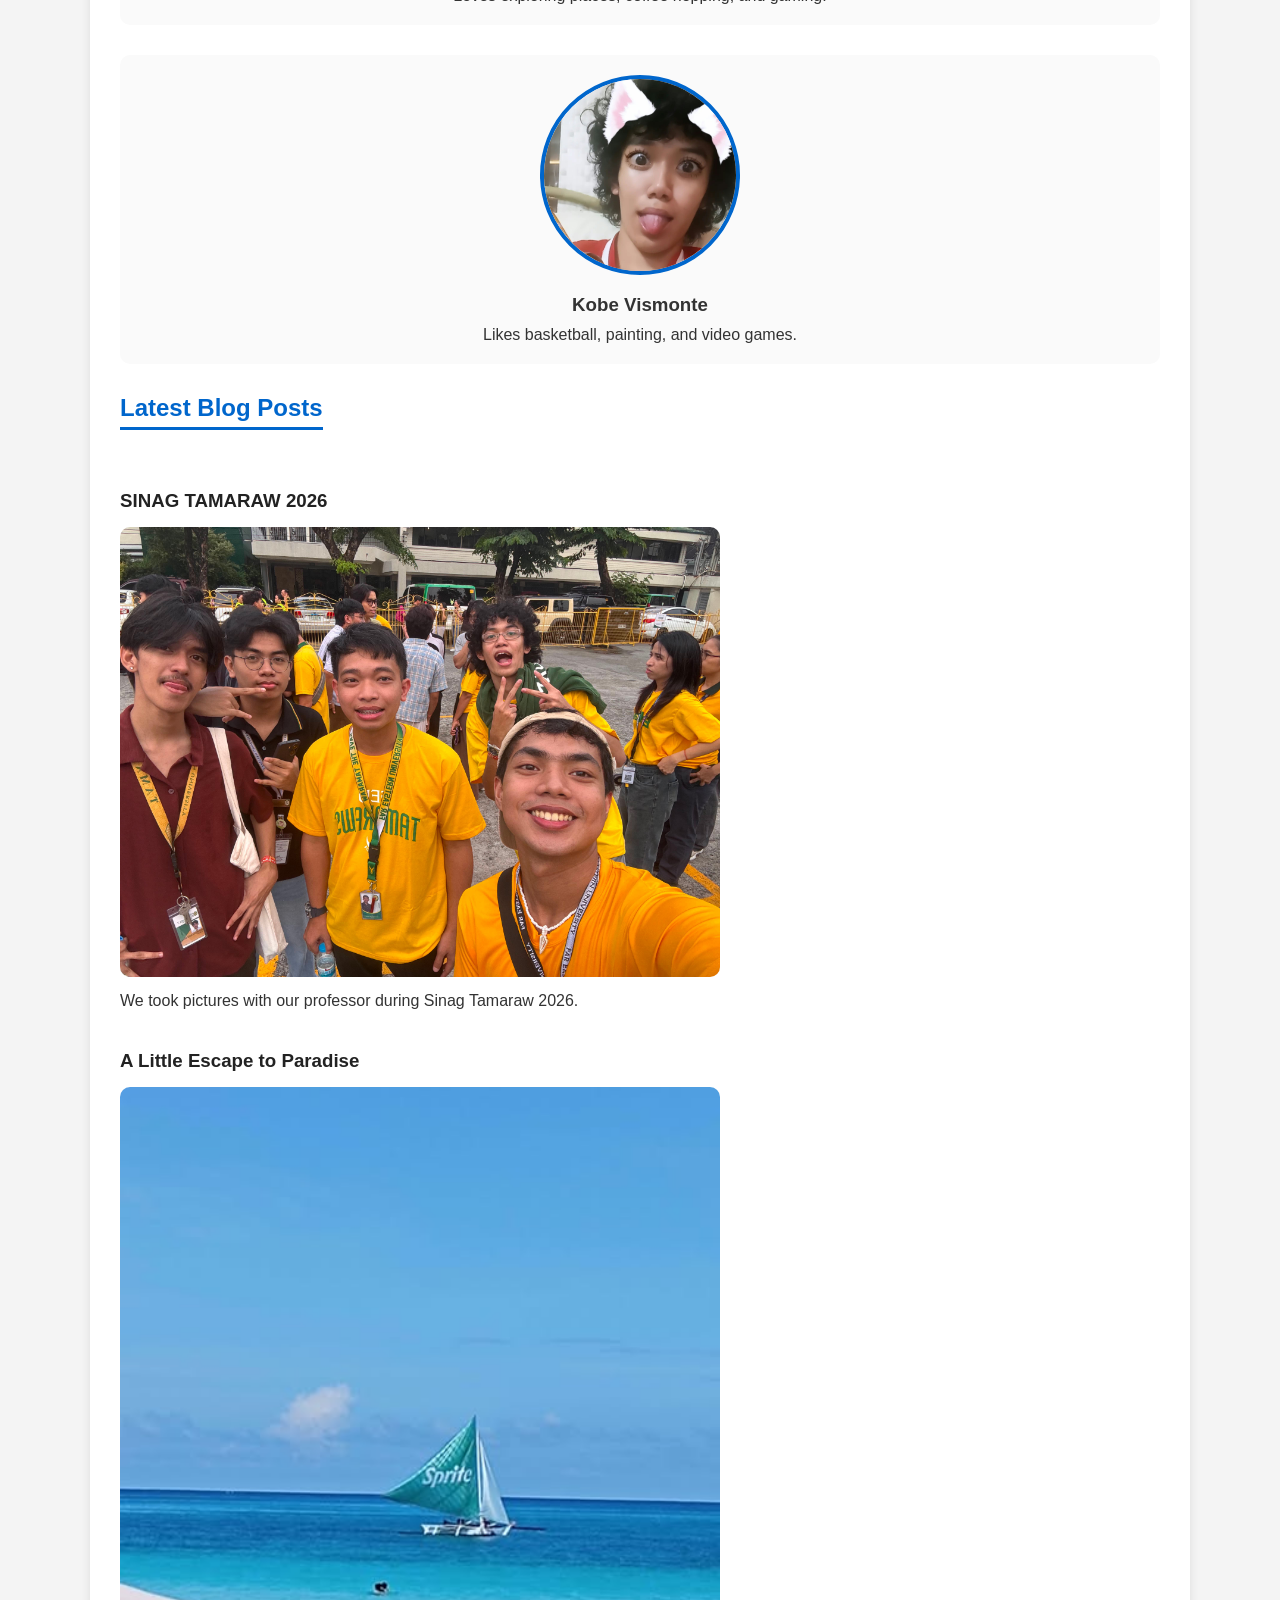
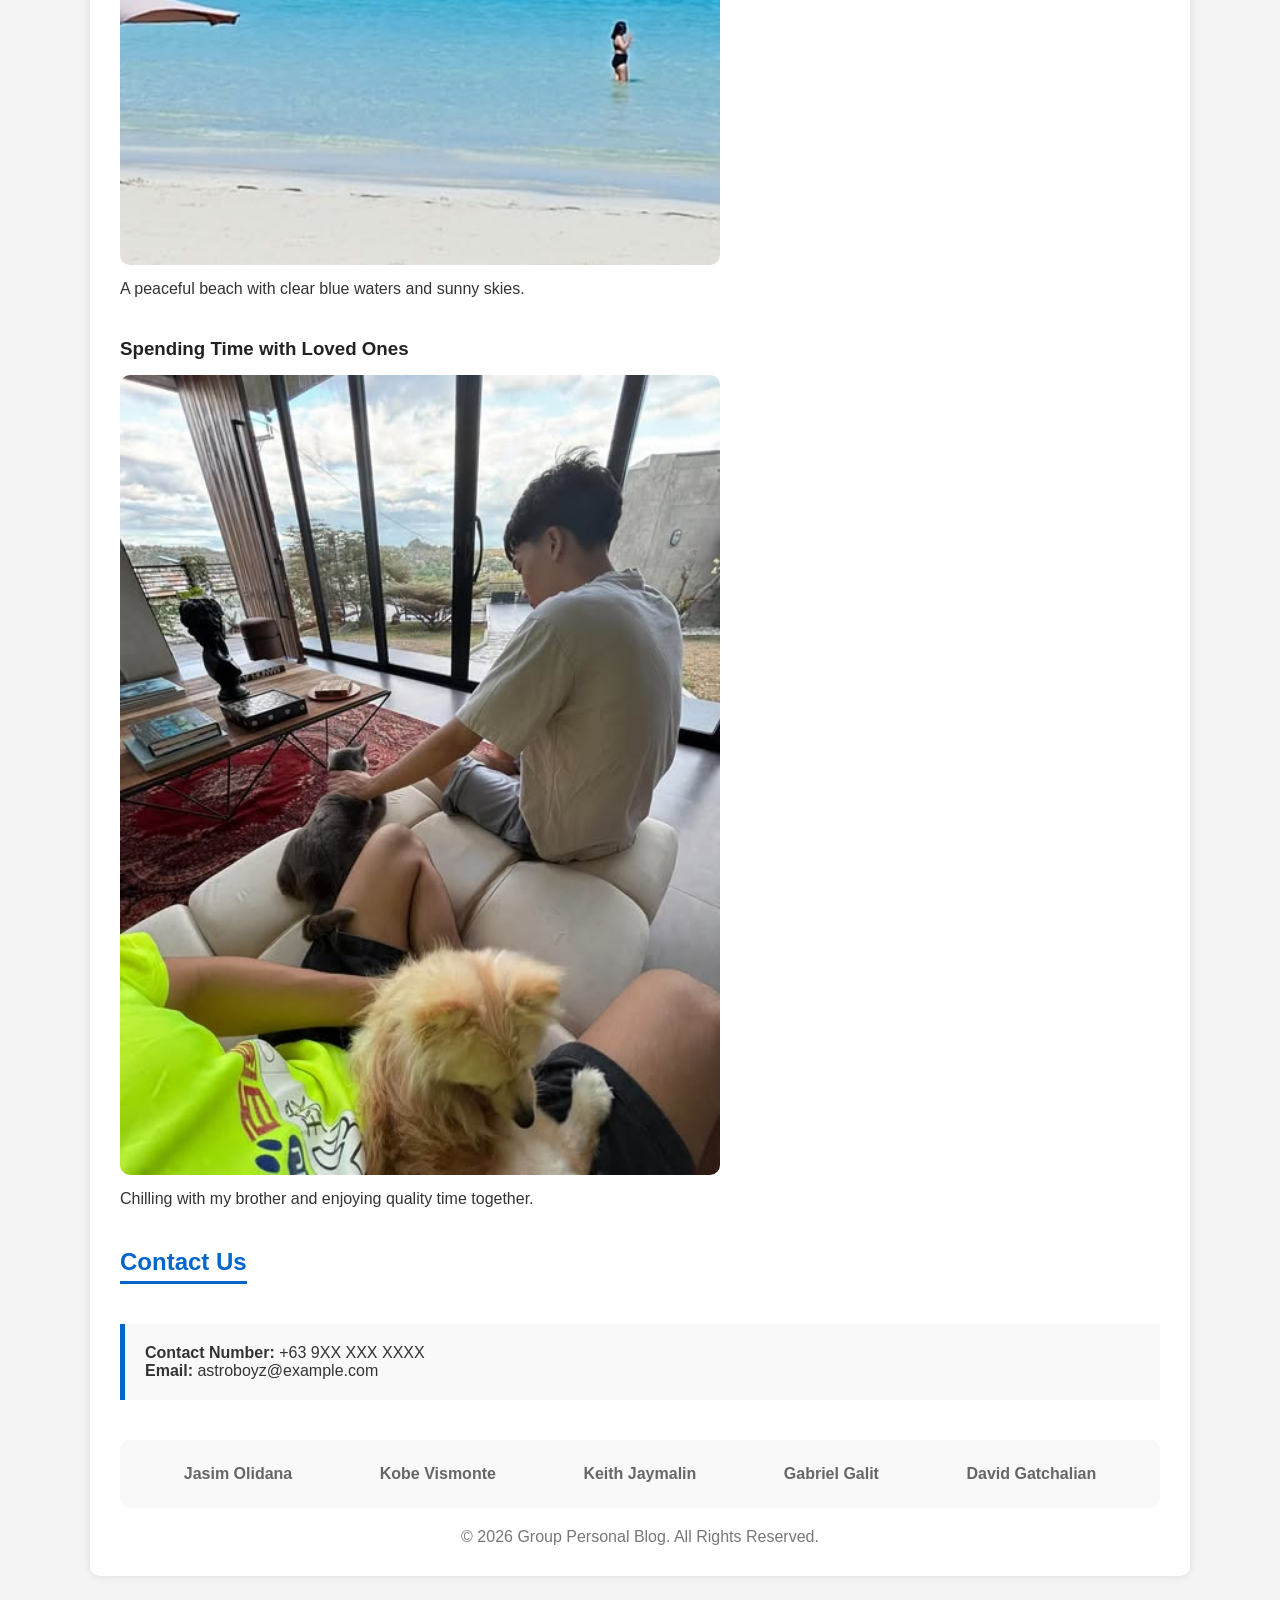
==== commit f26b3812: "Add files via upload" ====
--- a/blog/blog.html
+++ b/blog/blog.html
@@ -2,380 +2,104 @@
 <html lang="en">
 <head>
     <meta charset="UTF-8">
+    <meta name="viewport" content="width=device-width, initial-scale=1.0">
     <title>Group Personal Blog</title>
+   
+    <link rel="stylesheet" href="blog.css">
 </head>
-<body bgcolor="#f4f4f4" text="#333333" link="#0066cc" vlink="#004499" leftmargin="40" rightmargin="40" topmargin="40">
+<body>
 
-    <!-- Main Content Table Container -->
-    <table width="850" align="center" cellpadding="30" cellspacing="0" bgcolor="#ffffff" border="0" style="font-family: Arial, sans-serif; box-shadow: 0px 0px 10px rgba(0,0,0,0.1); border-radius: 8px;">
-        <tr>
-            <td>
+<div class="container">
 
-                <!-- 1. Header Section -->
-                <table width="100%" cellpadding="0" cellspacing="0" border="0">
-                    <tr>
-                        <td>
-                            <font size="6" color="#111111"><b>Our Group Personal Blog</b></font><br>
-                            <font size="3" color="#666666"><i>Thoughts, stories, and collective student life</i></font>
-                            <hr color="#e0e0e0" size="2">
-                        </td>
-                    </tr>
-                </table>
+    <header>
+        <h1>Our Group Personal Blog</h1>
+        <p>Thoughts, stories, and collective student life</p>
+    </header>
 
-                <!-- 2. Navigation Menu -->
-                <table width="100%" cellpadding="5" cellspacing="0" border="0">
-                    <tr>
-                        <td>
-                            <font size="3">
-                                <a href="#about"><b>About Our Members</b></a> &nbsp;&nbsp;&nbsp;&nbsp; 
-                                <a href="#blog"><b>Blog Previews</b></a> &nbsp;&nbsp;&nbsp;&nbsp;
-                                <a href="#contact"><b>Contact Form</b></a>
-                            </font>
-                        </td>
-                    </tr>
-                </table>
-                <br><br>
+    <nav>
+        #aboutAbout</a>
+        #blogBlog</a>
+        #contactContact</a>
+    </nav>
 
-                <!-- 3. About Us / Member Profiles Section -->
-                <table width="100%" cellpadding="0" cellspacing="0" border="0" id="about">
-                    <tr>
-                        <td>
-                            <font size="5" color="#0066cc"><b>About Our Members</b></font>
-                            <hr color="#0066cc" size="3" align="left" width="180">
-                            <br>
-                            <p><font size="3">Hello! We are a group of five first-year Information Technology students from <b>FEU Roosevelt</b>. This blog showcases our individual profiles, setup details, and personal interests.</font></p>
-                            <br><br>
+    <section id="about">
+        <h2>About Our Members</h2>
 
-                            <!-- ==================== MEMBER 1: GABRIEL GALIT ==================== -->
-                            <font size="5" color="#0066cc"><b>About Me (Gabriel Galit)</b></font>
-                            <hr color="#0066cc" size="2" align="left" width="100">
-                            <br>
-                            
-                           <img src="gabbb.jpg" alt="Profile picture of Gabriel Galit" width="200" height="200" style="border-radius: 50%; border: 3px solid #0066cc;">
-                            
-                            <br>
-                            <p><font size="3">Hi I'm <b>Gabriel Galit</b> a 20-year-old first-year IT student at FEU Roosevelt. I live in Parang, Marikina City. In my free time, I love playing online games, hitting the gym, and hanging out with my friends and family.</font></p>
-                            <p><font size="3">The purpose of this blog is to share my thoughts and interests.</font></p>
-                            
-                            <font size="4" color="#222222"><b>My Interests</b></font>
-                            <ul>
-                                <li><font size="3">Watching anime</font></li>
-                                <li><font size="3">Reading manga</font></li>
-                                <li><font size="3">Playing Online Games</font></li>
-                                <li><font size="3">Going to the gym</font></li>
-                                <li><font size="3">Learning coding</font></li>
-                            </ul>
-                            <br>
-                            <font size="4" color="#222222"><b>Quick Facts</b></font><br><br>
-                            <table width="100%" cellpadding="12" cellspacing="0" border="1" bordercolor="#dddddd" style="border-collapse: collapse;">
-                                <tr bgcolor="#0066cc">
-                                    <th colspan="2" align="left"><font size="3" color="#ffffff">Fact File</font></th>
-                                </tr>
-                                <tr>
-                                    <td width="30%" bgcolor="#f9f9f9"><font size="3"><b>Name</b></font></td>
-                                    <td><font size="3">Gabriel Galit</font></td>
-                                </tr>
-                                <tr>
-                                    <td bgcolor="#f9f9f9"><font size="3"><b>Course</b></font></td>
-                                    <td><font size="3">Information Technology (1st Year)</font></td>
-                                </tr>
-                                <tr>
-                                    <td bgcolor="#f9f9f9"><font size="3"><b>Favorite Food</b></font></td>
-                                    <td><font size="3">Pork Sisig</font></td>
-                                </tr>
-                                <tr>
-                                    <td bgcolor="#f9f9f9"><font size="3"><b>Hobby</b></font></td>
-                                    <td><font size="3">Creating Roblox content</font></td>
-                                </tr>
-                               
-                            </table>
-                            <br>
-                            <table width="100%" cellpadding="15" cellspacing="0" border="0" bgcolor="#f9f9f9" style="border-left: 8px solid #0066cc;">
-                                <tr>
-                                    <td><font size="3" color="#444444"><i>"So it's not gonna be easy it's gonna be really hard. We're gonna have to work at this everyday, 
-                                but I wanna do that because I want you. I want all of you, forever, you and me, everyday"</i></font></td>
-                                </tr>
-                            </table>
-                            <br><hr color="#eaeaea" size="1"><br><br>
+        <div class="member">
+            <img src="gabbb.jpg" alt="Gabriel">
+            <h3>Gabriel Galit</h3>
+            <p>20-year-old first-year IT student from FEU Roosevelt.</p>
+        </div>
 
+        <div class="member">
+            <img src="myphoto.jpg" alt="Jasim">
+            <h3>Jasim Olidana</h3>
+            <p>First-year IT student who loves gaming and learning new things.</p>
+        </div>
 
-                            <!-- ==================== MEMBER 2: JASIM OLIDANA ==================== -->
-                            <font size="5" color="#0066cc"><b>About Me (JASIM OLIDANA)</b></font>
-                            <hr color="#0066cc" size="2" align="left" width="100">
-                            <br>
-                            
-                            <img src="myphoto.jpg" alt="Profile picture of JASIM OLIDANA" width="200" height="200" style="border-radius: 50%; border: 3px solid #0066cc;">
-                                
-                            </table>
-                            <br>
-                            <p><font size="3">Hello! My name is <b>Jasim Olidana</b>. I am a first-year student from FEU Roosevelt who loves to Play Games, Explore, and Learn new things.</font></p>
-                            <p><font size="3">The purpose of this blog is to share my thoughts and interests.</font></p>
-                            
-                            <font size="4" color="#222222"><b>My Interests</b></font>
-                            <ul>
-                                <li><font size="3">Reading Books</font></li>
-                                <li><font size="3">Exploring New Things</font></li>
-                                <li><font size="3">Playing Video Games</font></li>
-                                <li><font size="3">Learning to code</font></li>
-                            </ul>
-                            <br>
-                            <font size="4" color="#222222"><b>Quick Facts</b></font><br><br>
-                            <table width="100%" cellpadding="12" cellspacing="0" border="1" bordercolor="#dddddd" style="border-collapse: collapse;">
-                                <tr bgcolor="#0066cc">
-                                    <th colspan="2" align="left"><font size="3" color="#ffffff">Fact File</font></th>
-                                </tr>
-                                <tr>
-                                    <td width="30%" bgcolor="#f9f9f9"><font size="3"><b>Name</b></font></td>
-                                    <td><font size="3">Jasim Olidana</font></td>
-                                </tr>
-                                <tr>
-                                    <td bgcolor="#f9f9f9"><font size="3"><b>Course</b></font></td>
-                                    <td><font size="3">Information Technology (1st Year)</font></td>
-                                </tr>
-                                <tr>
-                                    <td bgcolor="#f9f9f9"><font size="3"><b>Favorite Food</b></font></td>
-                                    <td><font size="3">Chicken Adobo</font></td>
-                                </tr>
-                                <tr>    
-                                    <tr>
-                                    <td bgcolor="#f9f9f9"><font size="3"><b>Hobby</b></font></td>
-                                    <td><font size="3">Play Video Games</font></td>
-                                </tr>
-                            </table>
-                            <br>
-                            <table width="100%" cellpadding="15" cellspacing="0" border="0" bgcolor="#f9f9f9" style="border-left: 8px solid #0066cc;">
-                                <tr>
-                                    <td><font size="3" color="#444444"><i>"In brightest day, in blackest night, ms. never been treated right won't cry tonight."</i></font></td>
-                                </tr>
-                            </table>
-                            <br><hr color="#eaeaea" size="1"><br><br>
+        <div class="member">
+            <img src="keiththegoat.jpg" alt="Keith">
+            <h3>Keith Jaymalin</h3>
+            <p>Enjoys sports, online games, and coding.</p>
+        </div>
 
+        <div class="member">
+            <img src="david.jpg" alt="David">
+            <h3>David Gatchalian</h3>
+            <p>Loves exploring places, coffee hopping, and gaming.</p>
+        </div>
 
-                            <!-- ==================== MEMBER 4: Keith Cezar Jaymalin ==================== -->
-                            <font size="5" color="#0066cc"><b>About Me (Keith Cezar Jaymalin)</b></font>
-                            <hr color="#0066cc" size="2" align="left" width="100">
-                            <br>
-                            <img src="keiththegoat.jpg" alt="Profile picture of KEITH JAYMALIN" width="200" height="200" style="border-radius: 50%; border: 3px solid #0066cc;">
-                             <table bgcolor="#e2e8f0" width="100%" cellpadding="20" cellspacing="0" border="0" bordercolor="#cbd5e1" style="border-style: dashed;">
-                                
-                            </table>
-                            <br>
-                            <p><font size="3">Hello! My name is <b>Keith Jaymalin</b>. I am a first-year student that loves to play sports and play games online.</font></p>
-                            <p><font size="3">The purpose of this blog is to share my thoughts and interests.</font></p>
-                            
-                            <font size="4" color="#222222"><b>My Interests</b></font>
-                            <ul>
-                                <li><font size="3">Playing Guitar</font></li>
-                                <li><font size="3">Playing Basketball</font></li>
-                                <li><font size="3">Playing Video Games</font></li>
-                                <li><font size="3">Learning to code</font></li>
-                            </ul>
-                            <br>
-                            <font size="4" color="#222222"><b>Quick Facts</b></font><br><br>
-                            <table width="100%" cellpadding="12" cellspacing="0" border="1" bordercolor="#dddddd" style="border-collapse: collapse;">
-                                <tr bgcolor="#0066cc">
-                                    <th colspan="2" align="left"><font size="3" color="#ffffff">Fact File</font></th>
-                                </tr>
-                                <tr>
-                                    <td width="30%" bgcolor="#f9f9f9"><font size="3"><b>Name</b></font></td>
-                                    <td><font size="3">Keith Jaymalin</font></td>
-                                </tr>
-                                <tr>
-                                    <td bgcolor="#f9f9f9"><font size="3"><b>Course</b></font></td>
-                                    <td><font size="3">Information Technology (1st Year)</font></td>
-                                </tr>
-                                <tr>
-                                    <td bgcolor="#f9f9f9"><font size="3"><b>Favorite Food</b></font></td>
-                                    <td><font size="3">Menudo</font></td>
-                                </tr>
-                                <tr>    
-                                    <tr>
-                                    <td bgcolor="#f9f9f9"><font size="3"><b>Hobby</b></font></td>
-                                    <td><font size="3">Play Games</font></td>
-                                </tr>
-                            </table>
-                            <br>
-                            <table width="100%" cellpadding="15" cellspacing="0" border="0" bgcolor="#f9f9f9" style="border-left: 8px solid #0066cc;">
-                                <tr>
-                                    <td><font size="3" color="#444444"><i>"memento vivere"</i></font></td>
-                                </tr>
-                            </table>
-                            <br><hr color="#eaeaea" size="1"><br><br>
+        <div class="member">
+            <img src="koby.jpeg" alt="Kobe">
+            <h3>Kobe Vismonte</h3>
+            <p>Likes basketball, painting, and video games.</p>
+        </div>
+    </section>
 
-                            <!-- ==================== MEMBER 5:David Gatchalian ==================== -->
-                            <font size="5" color="#0066cc"><b>About Me (David Gatchalian)</b></font>
-                            <hr color="#0066cc" size="2" align="left" width="100">
-                            <br>
-                            <img src="david.jpg" alt="Profile picture of David Gatchalian" width="200" height="200" style="border-radius: 50%; border: 3px solid #0066cc;">
-                            
-                            <table bgcolor="#e2e8f0" width="100%" cellpadding="20" cellspacing="0" border="1" bordercolor="#cbd5e1" style="border-style: dashed;">
-                                <tr>
-                                    
-                                </tr>
-                            </table>
-                            <br>
-                            <p><font size="3">Hello! My name is <b>David Marcus Gatchalian</b>. I am a first-year student at FEU Roosevelt who loves exploring places, coffee hopping, and playing games. I am also curious about everything and enjoy learning new things.
-</font></p>
-                            
-                            <font size="4" color="#222222"><b>My Interests</b></font>
-                            <ul>
-                                <li><font size="3">Exploring Places</font></li>
-                                <li><font size="3">Coffee Hopping</font></li>
-                                <li><font size="3">Playing Games</font></li>
-                                <li><font size="3">Learning New Things</font></li>
-                            </ul>
-                            <br>
-                            <font size="4" color="#222222"><b>Quick Facts</b></font><br><br>
-                            <table width="100%" cellpadding="12" cellspacing="0" border="1" bordercolor="#dddddd" style="border-collapse: collapse;">
-                                <tr bgcolor="#0066cc">
-                                    <th colspan="2" align="left"><font size="3" color="#ffffff">Fact File</font></th>
-                                </tr>
-                                <tr>
-                                    <td width="30%" bgcolor="#f9f9f9"><font size="3"><b>Name</b></font></td>
-                                    <td><font size="3">David Marcus Gatchalian</font></td>
-                                </tr>
-                                <tr>
-                                    <td bgcolor="#f9f9f9"><font size="3"><b>Course</b></font></td>
-                                    <td><font size="3">Information Technology (1st Year)</font></td>
-                                </tr>
-                                <tr>
-                                    <td bgcolor="#f9f9f9"><font size="3"><b>Favorite Food</b></font></td>
-                                    <td><font size="3">Fried Chicken</font></td>
-                                </tr>
-                                <tr>    
-                                    <tr>
-                                    <td bgcolor="#f9f9f9"><font size="3"><b>Hobby</b></font></td>
-                                    <td><font size="3">Coffee Hopping</font></td>
-                                </tr>
-                            </table>
-                            <br>
-                            <table width="100%" cellpadding="15" cellspacing="0" border="0" bgcolor="#f9f9f9" style="border-left: 8px solid #0066cc;">
-                                <tr>
-                                    <td><font size="3" color="#444444"><i>"Not Giving up is my Magic"
-</i></font></td>
-                                </tr>
-                            </table>
-                            <br><hr color="#eaeaea" size="1"><br><br>
+    <section id="blog">
+        <h2>Latest Blog Posts</h2>
 
-                            <!-- ==================== MEMBER 5: Kobe Christian D Vismonte ==================== -->
-                            <font size="5" color="#0066cc"><b>About Me (kobe Christian D Vismonte)</b></font>
-                            <hr color="#0066cc" size="2" align="left" width="100">
-                            <br>
+        <div class="post">
+            <h3>SINAG TAMARAW 2026</h3>
+            <img src="groupiz.jpeg" alt="Sinag Tamaraw">
+            <p>We took pictures with our professor during Sinag Tamaraw 2026.</p>
+        </div>
 
-                <img src="koby.jpeg" alt="Profile picture of KOBE VISMONTE" width="200" height="200" style="border-radius: 50%; border: 3px solid #0066cc;">
-                            <table bgcolor="#e2e8f0" width="100%" cellpadding="20" cellspacing="0" border="0" bordercolor="#cbd5e1" style="border-style: dashed;">
-                                
-                            </table>
-                            <br>
-                            <p><font size="3">Hello! My name is <b>Kobe Christian Vismonte</b>. I am a first-year student from FEU Roosevelt who loves to Play Games, Explore, and Learn new things.</font></p>
-                            <p><font size="3">The purpose of this blog is to share my thoughts and interests.</font></p>
-                            
-                            <font size="4" color="#222222"><b>My Interests</b></font>
-                            <ul>
-                                <li><font size="3">Playing Basketball</font></li>
-                                <li><font size="3">Drawing and Painting</font></li>
-                                <li><font size="3">Playing Video Games</font></li>
-                                <li><font size="3">Going Out</font></li>
-                            </ul>
-                            <br>
-                            <font size="4" color="#222222"><b>Quick Facts</b></font><br><br>
-                            <table width="100%" cellpadding="12" cellspacing="0" border="1" bordercolor="#dddddd" style="border-collapse: collapse;">
-                                <tr bgcolor="#0066cc">
-                                    <th colspan="2" align="left"><font size="3" color="#ffffff">Fact File</font></th>
-                                </tr>
-                                <tr>
-                                    <td width="30%" bgcolor="#f9f9f9"><font size="3"><b>Name</b></font></td>
-                                    <td><font size="3">Kobe Christian Vismonte</font></td>
-                                </tr>
-                                <tr>
-                                    <td bgcolor="#f9f9f9"><font size="3"><b>Course</b></font></td>
-                                    <td><font size="3">Information Technology (1st Year)</font></td>
-                                </tr>
-                                <tr>
-                                    <td bgcolor="#f9f9f9"><font size="3"><b>Favorite Food</b></font></td>
-                                    <td><font size="3">Blueberry Cheesecake</font></td>
-                                </tr>
-                                <tr>    
-                                    <tr>
-                                    <td bgcolor="#f9f9f9"><font size="3"><b>Hobby</b></font></td>
-                                    <td><font size="3">Play Games</font></td>
-                                </tr>
-                            </table>
-                            <br>
-                            <table width="100%" cellpadding="15" cellspacing="0" border="0" bgcolor="#f9f9f9" style="border-left: 8px solid #0066cc;">
-                                <tr>
-                                    <td><font size="3" color="#444444"><i>"yum."</i></font></td>
-                                </tr>
-                            </table>
-                            <br><hr color="#eaeaea" size="1"><br><br>
+        <div class="post">
+            <h3>A Little Escape to Paradise</h3>
+            <img src="dagat.jpg" alt="Beach">
+            <p>A peaceful beach with clear blue waters and sunny skies.</p>
+        </div>
 
-                             <!-- Post 1 -->
-<font size="4" color="#222222" id="blog"><b>SINAG TAMARAW 2026</b></font><br> 
-<font size="2" color="#777777">Posted on October 10, 2026 | Category: College Memories</font><br>
-<!-- Added Image Row Below -->
- <p><font size="3">We took pictures with our Prof during Sinag Tamaraw 2026. </font></p>
-<img src="groupiz.jpg" alt="Weekend at home" width="100%" style="max-width: 600px; display: block; margin: 10px 0;"" </br>
-<hr color="#eeeeee" size="1">
-<br>
+        <div class="post">
+            <h3>Spending Time with Loved Ones</h3>
+            <img src="jasim0.1.jpg" alt="Family">
+            <p>Chilling with my brother and enjoying quality time together.</p>
+        </div>
+    </section>
 
-<!-- Post 2 -->
-<font size="4" color="#222222"><b>A Little Escape to Paradise</b></font><br>
-<font size="2" color="#777777">Posted on April 3, 2026 | Category: Nature</font><br>
-<p><font size="3">A peaceful beach with clear blue waters, sunny skies, and a sprite sailboat sailing across the ocean.</font></p>
-<!-- Added Image Row Below -->
-<img src="dagat.jpg" alt="Chicken Adobo" width="100%" style="max-width: 600px; display: block; margin: 10px 0;"><br>
+    <section id="contact">
+        <h2>Contact Us</h2>
 
-<hr color="#eeeeee" size="1">
-<br>
+        <div class="contact-box">
+            <p><strong>Contact Number:</strong> +63 9XX XXX XXXX</p>
+            <p><strong>Email:</strong> astroboyz@example.com</p>
+        </div>
+    </section>
 
-<!-- Post 3 -->
-<font size="4" color="#222222"><b>Spending time with loved ones</b></font><br>
-<font size="2" color="#777777">Posted on December 12, 2026 | Category: Life</font><br>
-<p><font size="3">chillin with my brother.</font></p>
-<!-- Added Image Row Below -->
-<img src="jasim0.1.jpg" alt="Coding practice" width="100%" style="max-width: 600px; display: block; margin: 10px 0;"><br>
+    <footer>
+        <div class="members">
+            <span>Jasim Olidana</span>
+            <span>Kobe Vismonte</span>
+            <span>Keith Jaymalin</span>
+            <span>Gabriel Galit</span>
+            <span>David Gatchalian</span>
+        </div>
 
+        <p>© 2026 Group Personal Blog. All Rights Reserved.</p>
+    </footer>
 
-                <!-- 5. Contact Details Section (Replaced the form) -->
-                <table width="100%" cellpadding="0" cellspacing="0" border="0" id="contact">
-                    <tr>
-                        <td>
-                            <font size="5" color="#0066cc"><b>Contact Us</b></font>
-                            <hr color="#0066cc" size="3" align="left" width="110">
-                            <br>
-                            <p><font size="3">You can reach us directly through our phone number or via our student email account below:</font></p>
-                            
-                            <table width="100%" cellpadding="12" cellspacing="0" border="1" bordercolor="#dddddd" style="border-collapse: collapse;">
-                                <tr>
-                                    <td width="30%" bgcolor="#f9f9f9"><font size="3"><b>Contact Number</b></font></td>
-                                    <td><font size="3" color="#222222">+63 9XX XXX XXXX</font></td>
-                                </tr>
-                                <tr>
-                                    <td bgcolor="#f9f9f9"><font size="3"><b>Email Account</b></font></td>
-                                    <td><font size="3"><a>astroboyz@example.com</a></font></td>
-                                </tr>
-                            </table>
-                        </td>
-                    </tr>
-                </table>
-                <br>
+</div>
 
-                <!-- Footer Section -->
-                <table width="100%" cellpadding="0" cellspacing="0" border="0" >
-                    <tr>
-                        <br>
-                   
-<div style="display: flex; line-height: 1.9; justify-content: space-between; font-family: Arial; box-shadow: 0px 0px 10px rgba(17, 16, 17, 0.315); border-radius: 8px; padding: 20px; background-color: #fdfdfd; color:gray">
-                        <span>Jasim Olidana</span>
-                        <span>Kobe Vismonte</span>
-                        <span>Keith Jaymalin</span>
-                        <span>Gabriel Galit</span>
-                        <span>David Gatchallian</span>
-                        
-                    </div>
-                    <center>
-                    <p><font size="2" color="#777777">© 2026 Group Personal Blog. All rights reserved.</font></p>
-                    </font></p></center>
-                            
-                    </tr>
-                </table>
+</body>
+</html>
--- a/blog/blog.css
+++ b/blog/blog.css
@@ -0,0 +1,129 @@
+*{
+    margin:0;
+    padding:0;
+    box-sizing:border-box;
+    font-family:Arial, sans-serif;
+}
+
+body{
+    background:#f4f4f4;
+    color:#333;
+}
+
+.container{
+    width:90%;
+    max-width:1100px;
+    margin:30px auto;
+    background:white;
+    padding:30px;
+    border-radius:10px;
+    box-shadow:0 0 10px rgba(0,0,0,0.1);
+}
+
+header{
+    text-align:center;
+    margin-bottom:30px;
+}
+
+header h1{
+    color:#0066cc;
+    margin-bottom:10px;
+}
+
+header p{
+    color:#666;
+}
+
+nav{
+    text-align:center;
+    margin-bottom:40px;
+}
+
+nav a{
+    text-decoration:none;
+    color:#0066cc;
+    margin:0 15px;
+    font-weight:bold;
+}
+
+nav a:hover{
+    color:#003d80;
+}
+
+h2{
+    color:#0066cc;
+    margin-bottom:20px;
+    border-bottom:3px solid #0066cc;
+    display:inline-block;
+    padding-bottom:5px;
+}
+
+.member{
+    text-align:center;
+    margin:30px 0;
+    padding:20px;
+    background:#fafafa;
+    border-radius:10px;
+}
+
+.member img{
+    width:200px;
+    height:200px;
+    border-radius:50%;
+    border:4px solid #0066cc;
+    object-fit:cover;
+    margin-bottom:15px;
+}
+
+.member h3{
+    margin-bottom:10px;
+}
+
+.post{
+    margin:40px 0;
+}
+
+.post img{
+    width:100%;
+    max-width:600px;
+    border-radius:10px;
+    display:block;
+    margin:15px 0;
+}
+
+.post h3{
+    color:#222;
+    margin-bottom:10px;
+}
+
+.contact-box{
+    background:#f9f9f9;
+    padding:20px;
+    border-left:5px solid #0066cc;
+    margin-top:20px;
+}
+
+footer{
+    margin-top:40px;
+    text-align:center;
+}
+
+.members{
+    display:flex;
+    justify-content:space-around;
+    flex-wrap:wrap;
+    padding:20px;
+    background:#f9f9f9;
+    border-radius:10px;
+    margin-bottom:20px;
+}
+
+.members span{
+    margin:5px;
+    color:#666;
+    font-weight:bold;
+}
+
+footer p{
+    color:#777;
+}
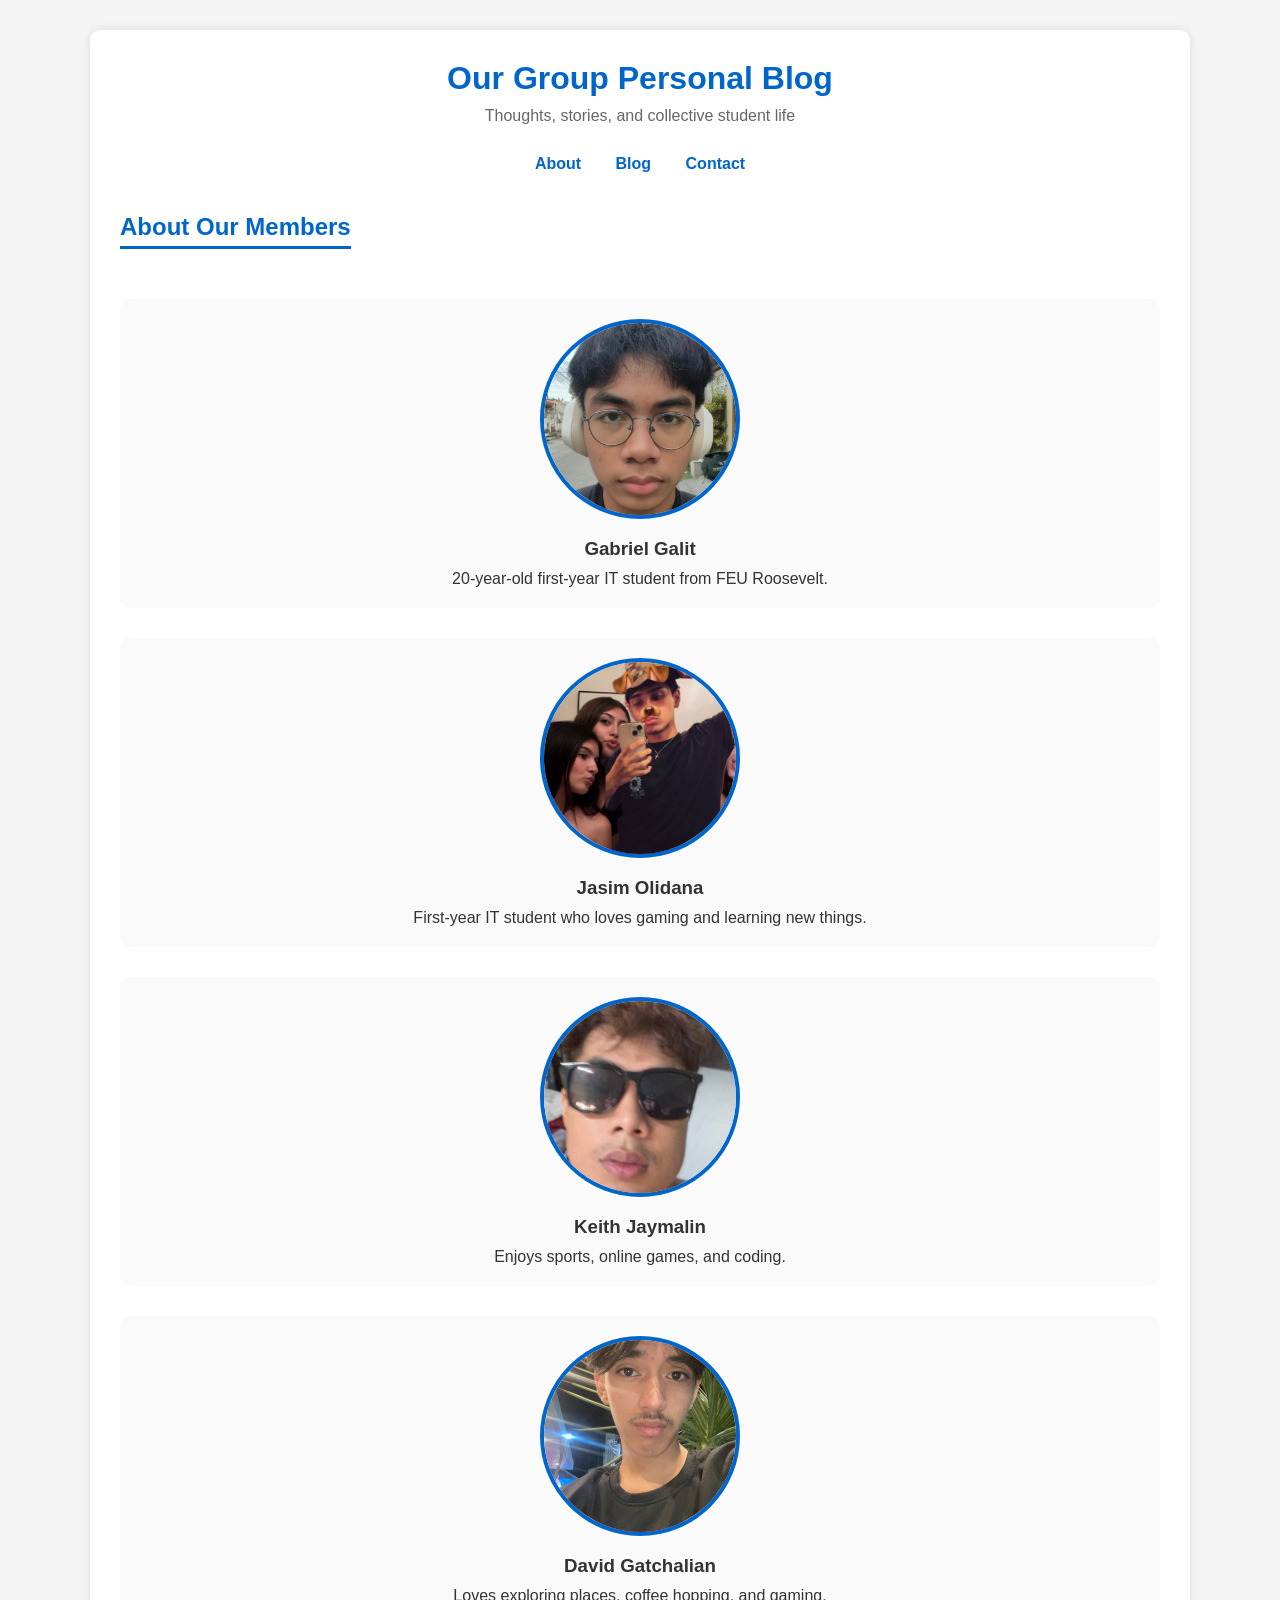
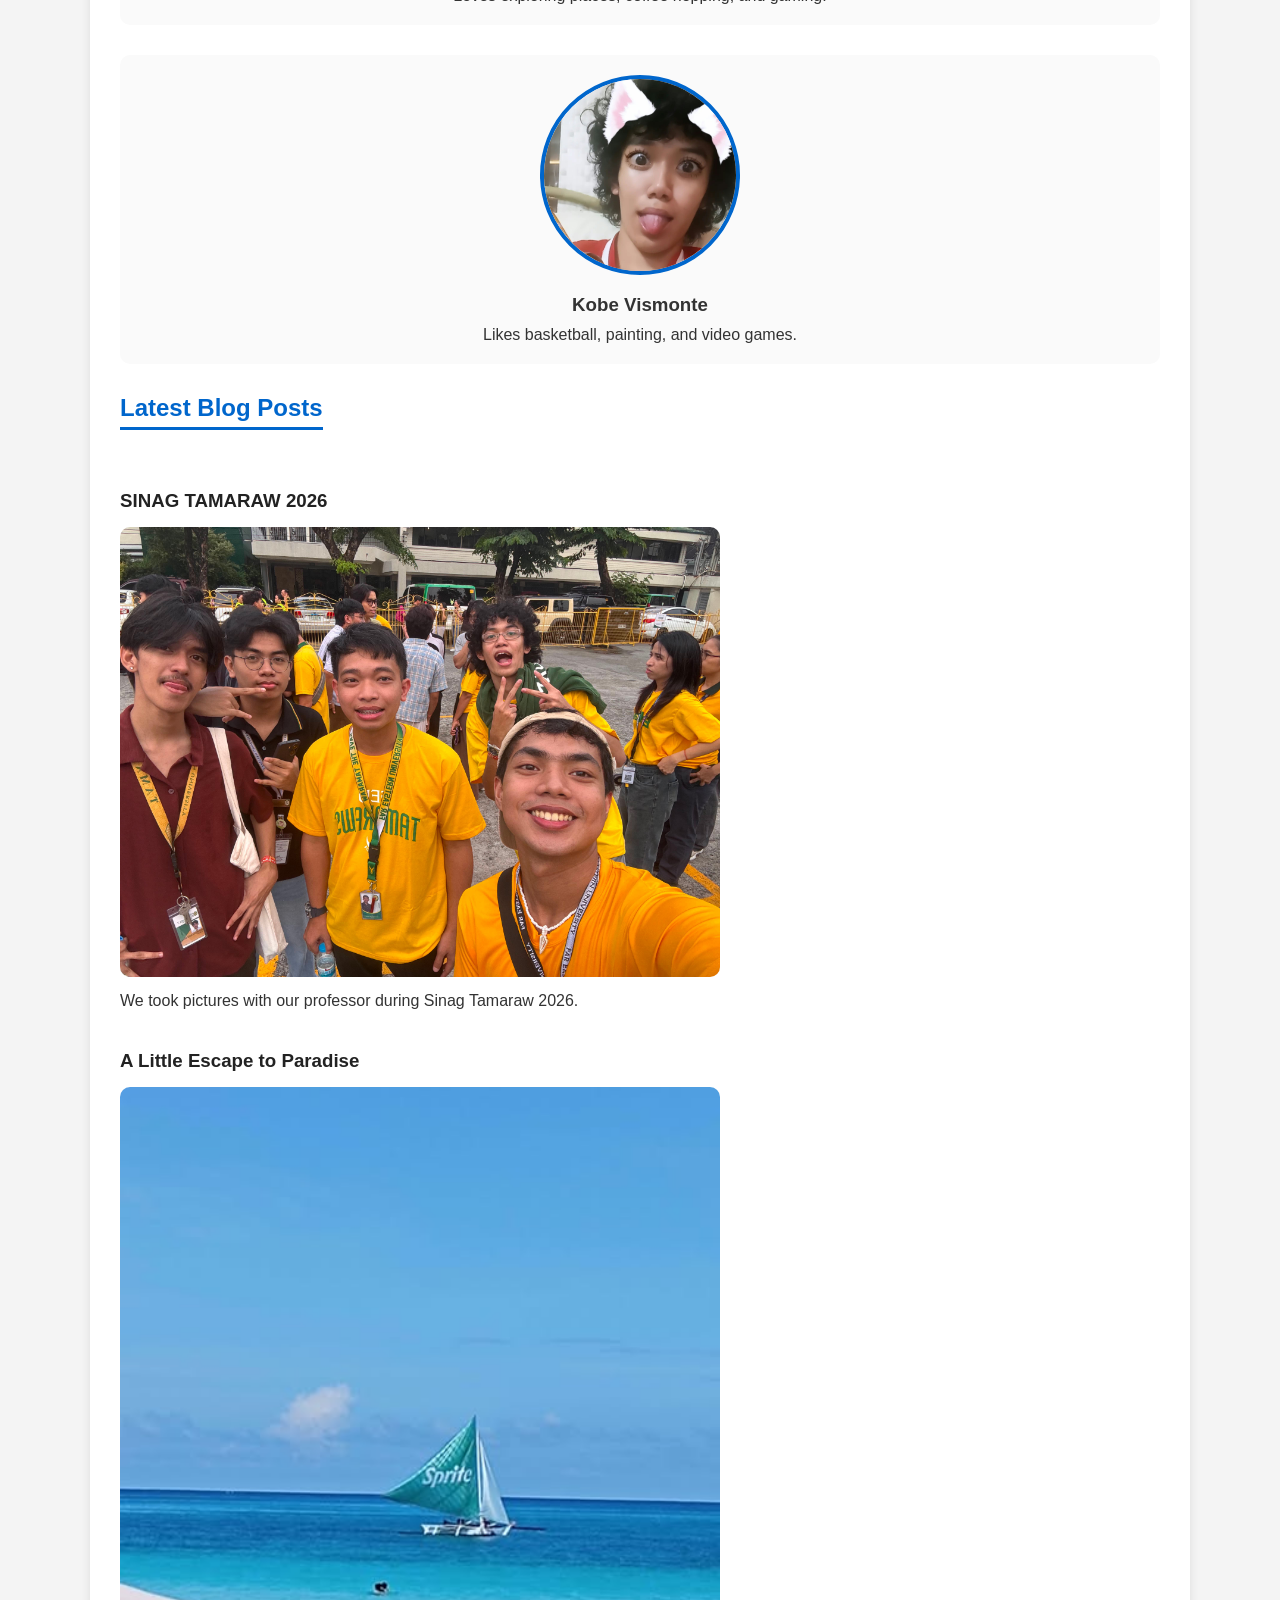
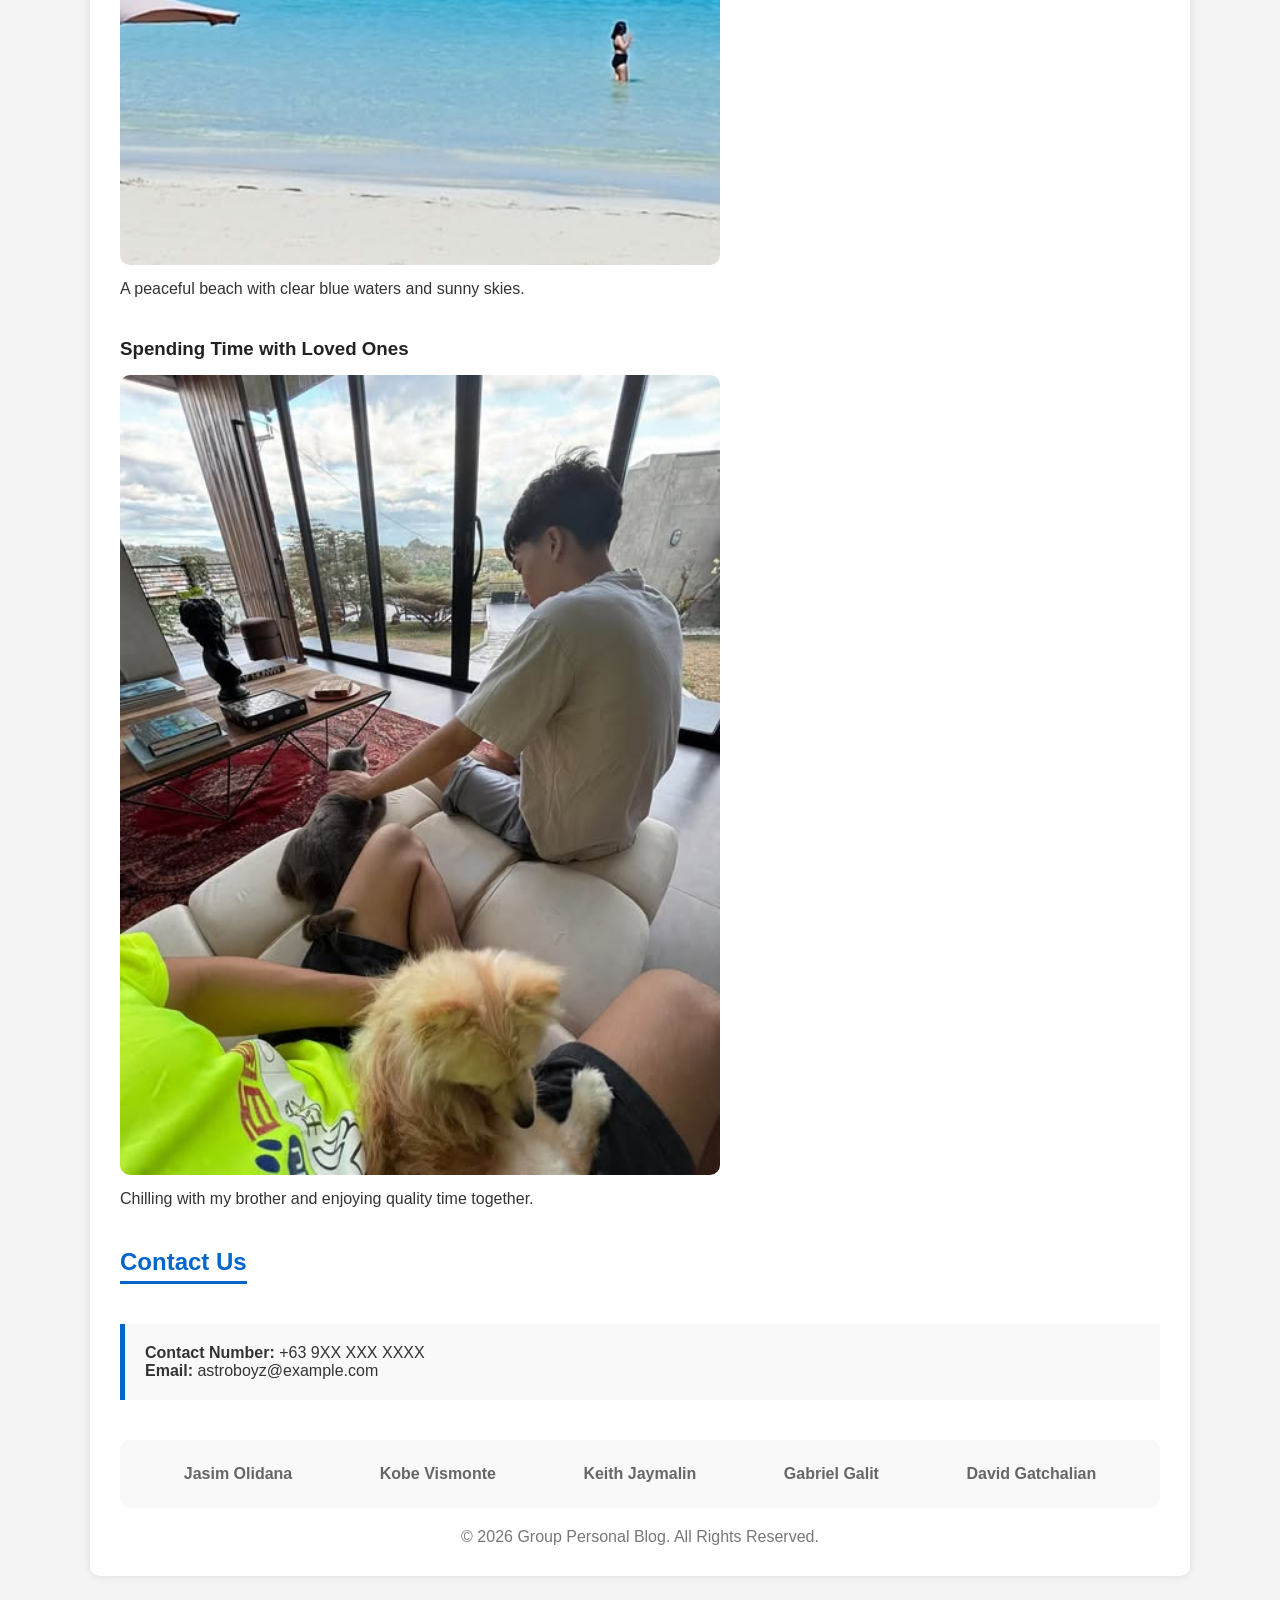
==== commit cec0033d: "1 1" ====
--- a/blog/blog.html
+++ b/blog/blog.html
@@ -17,9 +17,9 @@
     </header>
 
     <nav>
-        #aboutAbout</a>
-        #blogBlog</a>
-        #contactContact</a>
+        <a href="#about">About</a>
+        <a href="#blog">Blog</a>
+        <a href="#contact">Contact</a>
     </nav>
 
     <section id="about">
@@ -102,4 +102,4 @@
 </div>
 
 </body>
-</html>+</html>
--- a/blog/blog.css
+++ b/blog/blog.css
@@ -126,4 +126,47 @@
 
 footer p{
     color:#777;
-}+}
+
+<<<<<<< Updated upstream
+/* Back to top button */
+#back-to-top{
+    position:fixed;
+    bottom:24px;
+    right:24px;
+    width:44px;
+    height:44px;
+    border:none;
+    border-radius:50%;
+    background:#0066cc;
+    color:white;
+    font-size:20px;
+    cursor:pointer;
+    box-shadow:0 2px 8px rgba(0,0,0,0.2);
+    opacity:0;
+    visibility:hidden;
+    transition:opacity 0.3s, visibility 0.3s, transform 0.2s, background 0.2s;
+    z-index:1000;
+}
+
+#back-to-top.show{
+    opacity:1;
+    visibility:visible;
+}
+
+#back-to-top:hover{
+    background:#003d80;
+    transform:translateY(-3px);
+}
+=======
+
+@media screen and (max-width: 768px) {
+  body {
+    background-color: lightblue;
+  }
+  .sidebar {
+    display: none; 
+  }
+}
+
+>>>>>>> Stashed changes
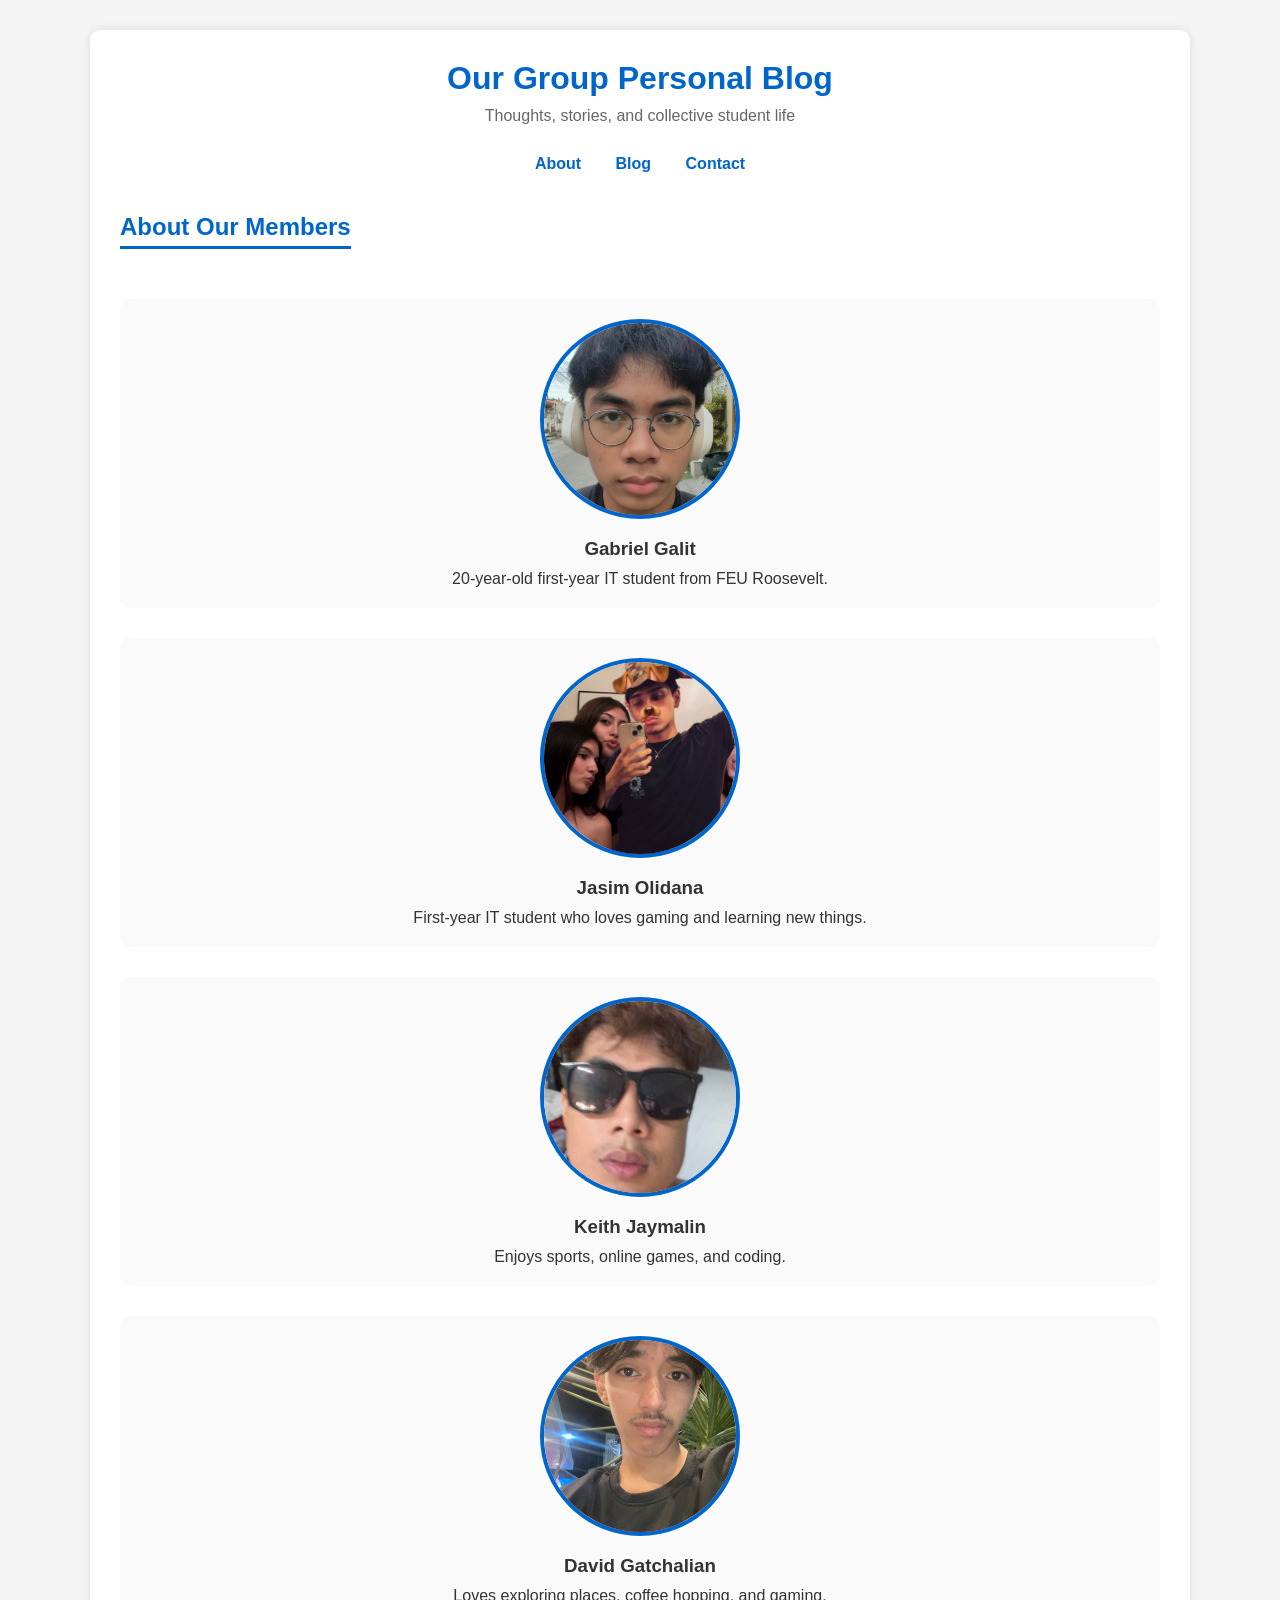
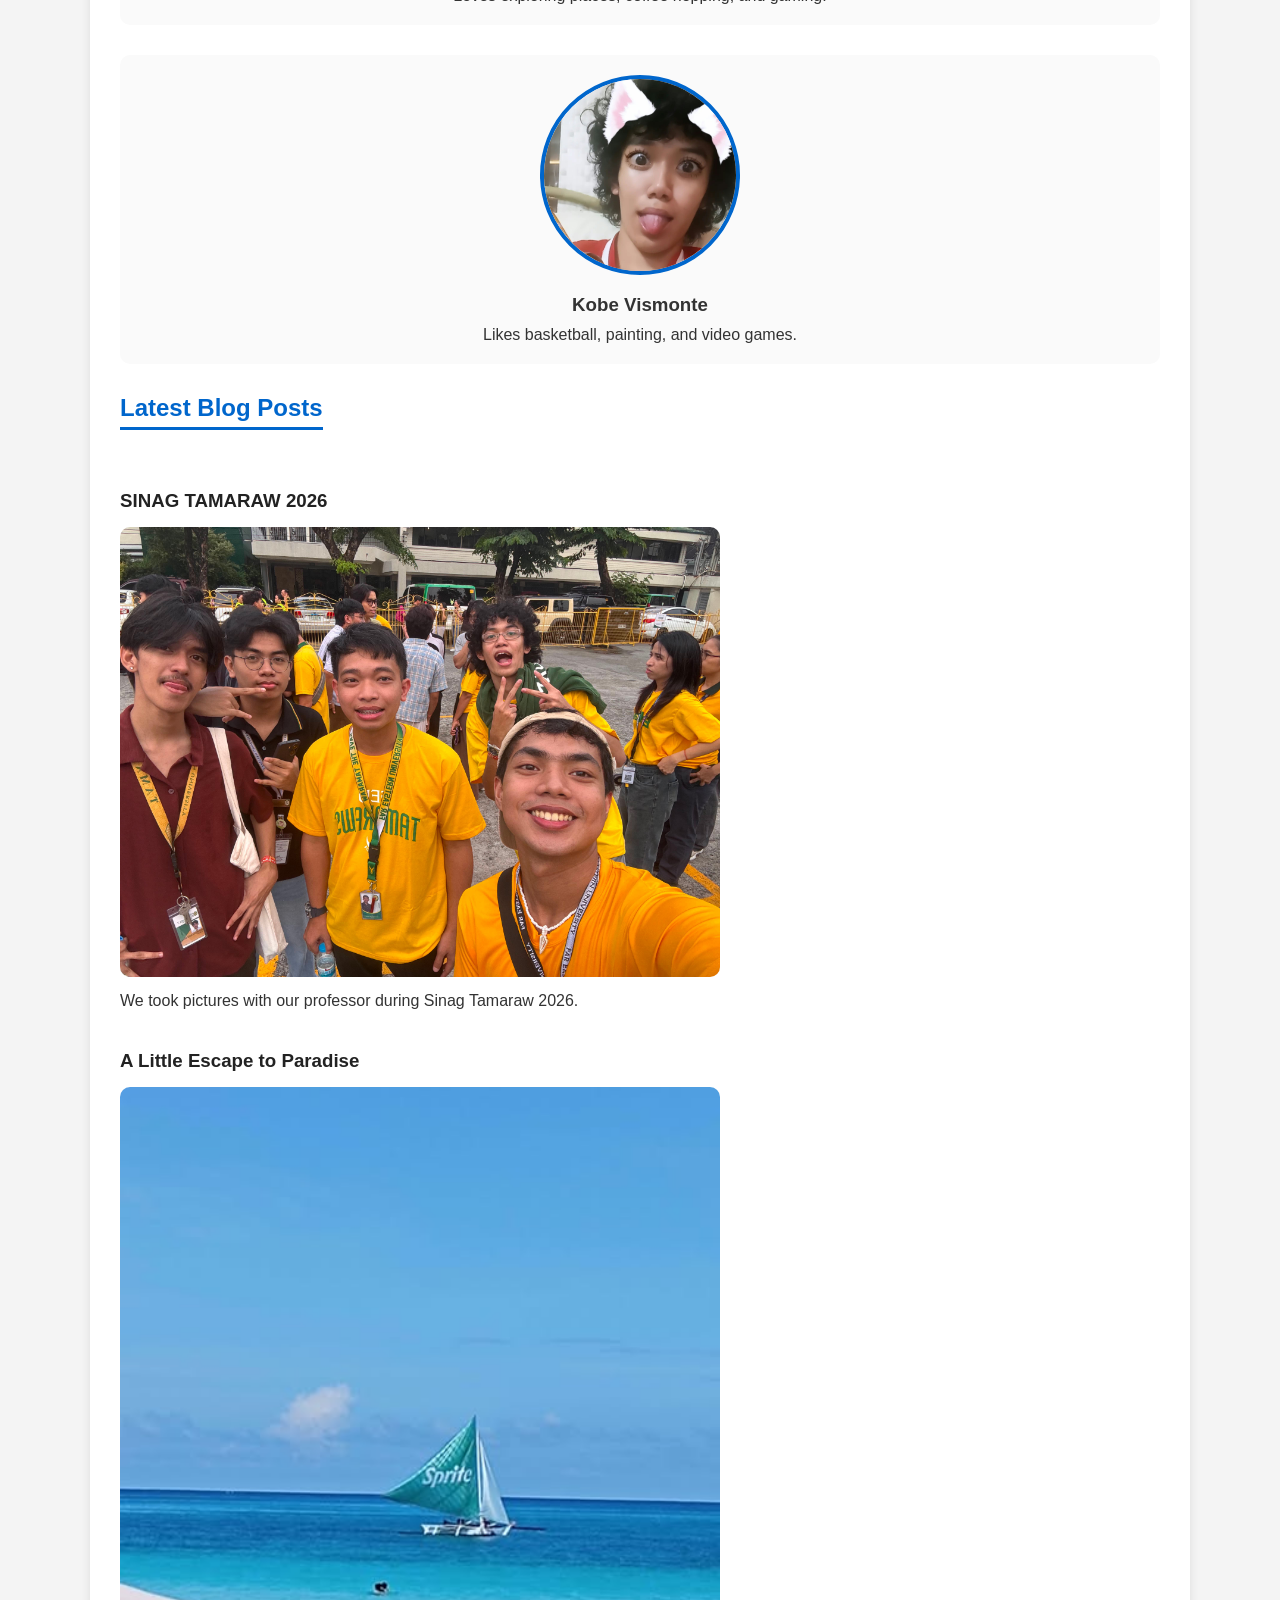
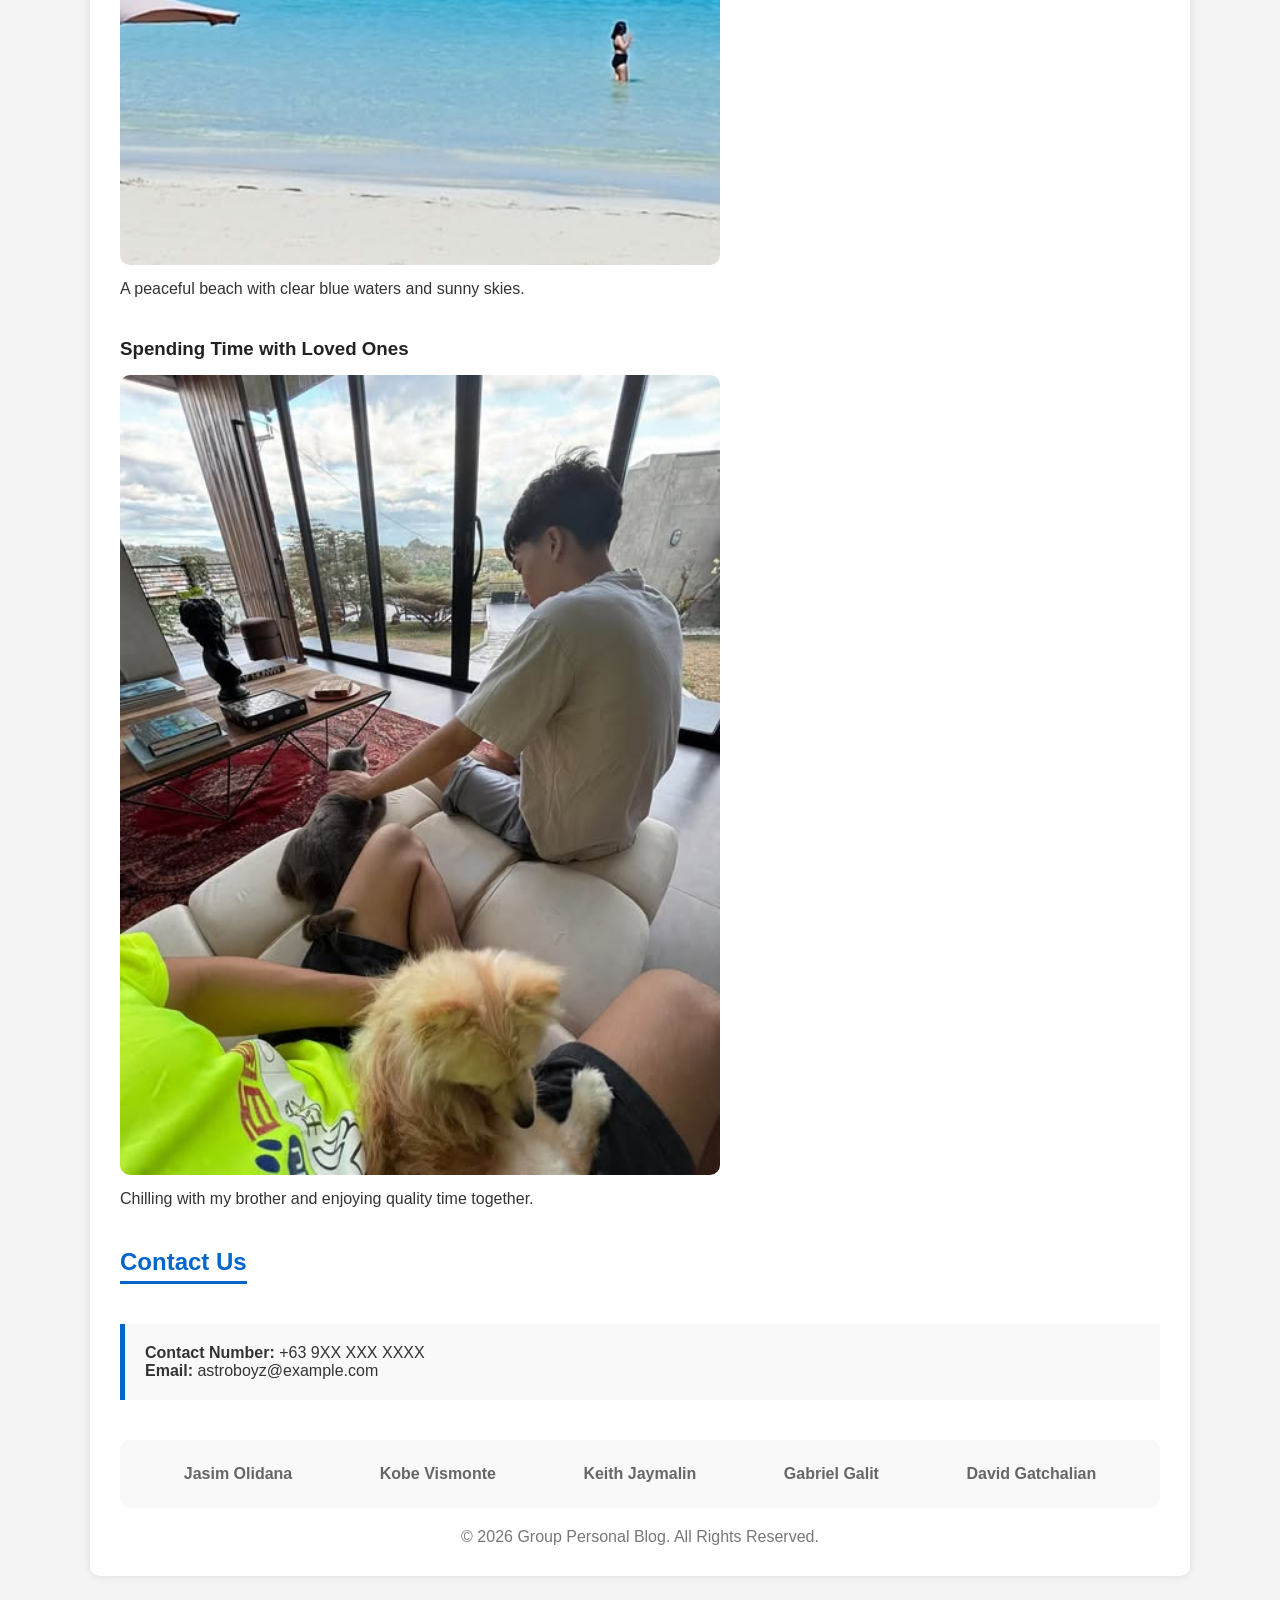
==== commit 5b25eb66: "mbmb Added a back-to-top button and linked script.js for functionality." ====
--- a/blog/blog.html
+++ b/blog/blog.html
@@ -101,5 +101,8 @@
 
 </div>
 
+<button id="back-to-top" aria-label="Back to top">↑</button>
+<script src="script.js" defer></script>
+
 </body>
 </html>
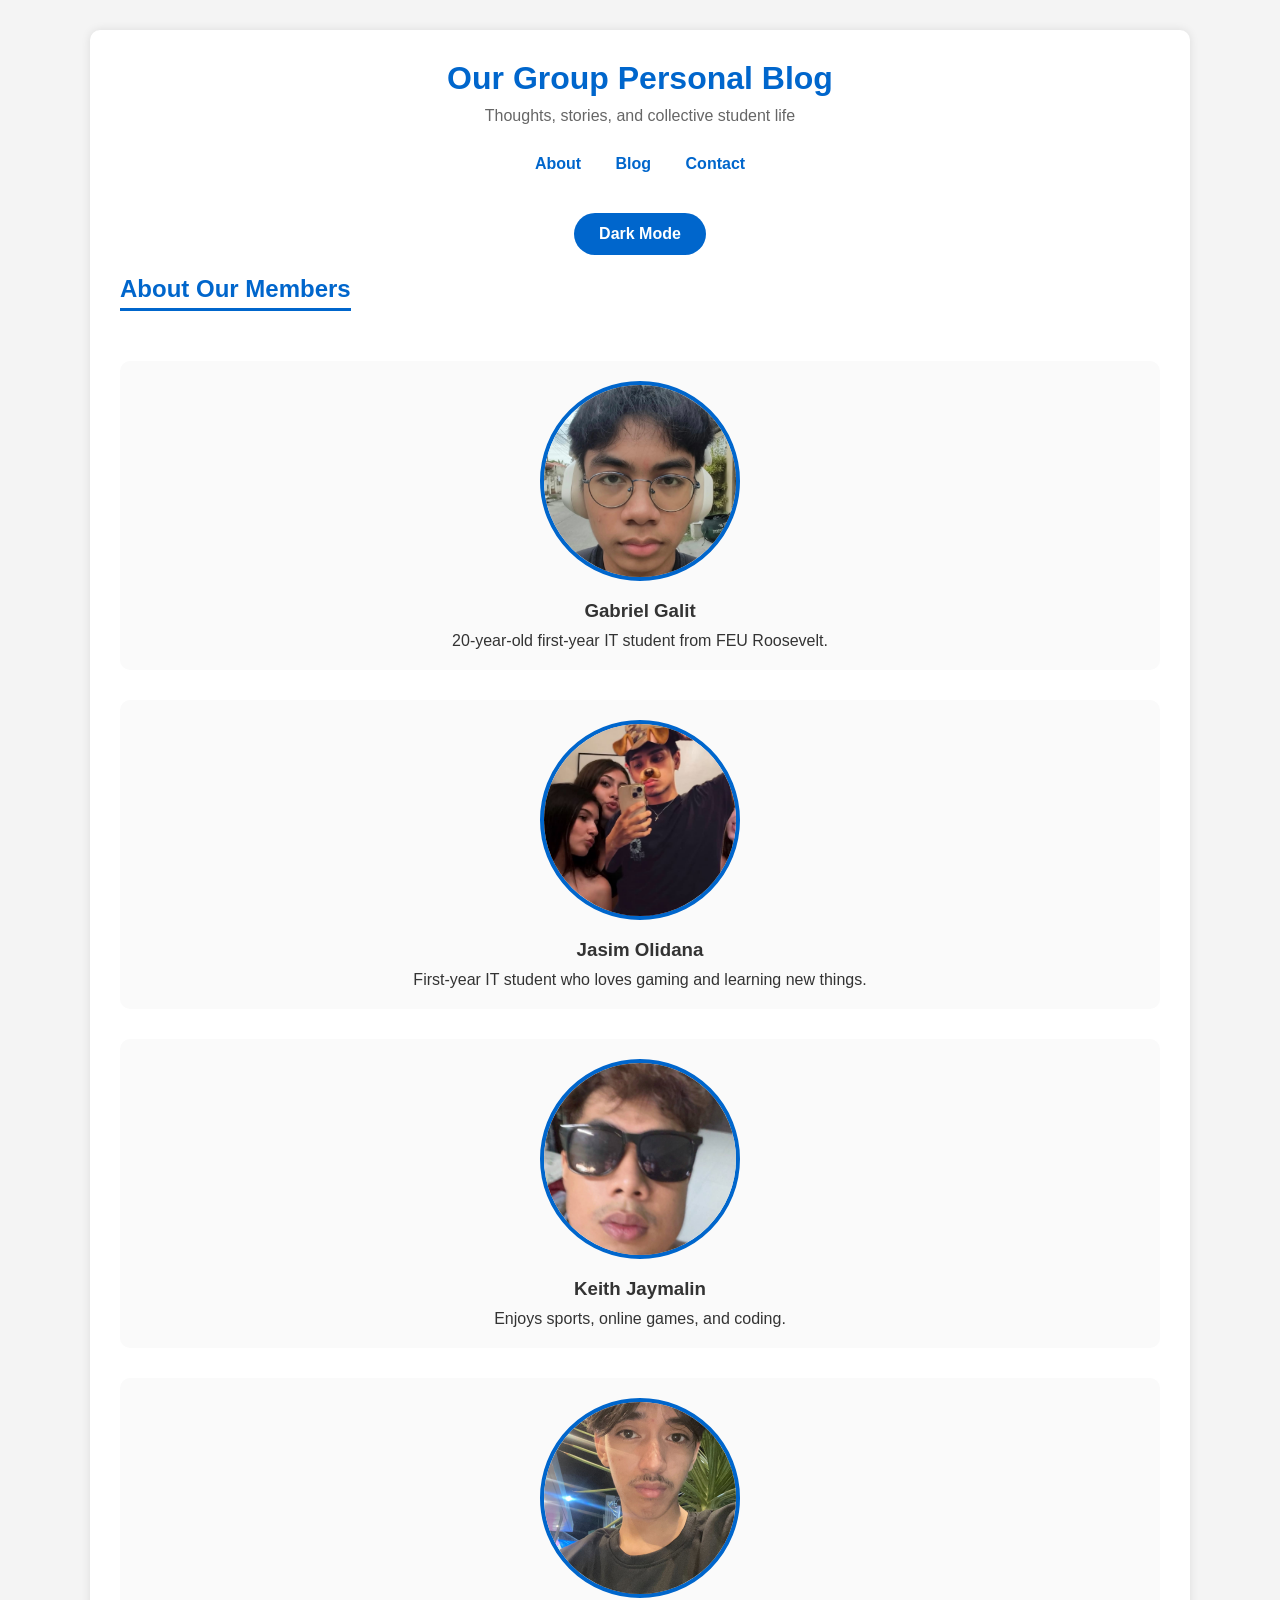
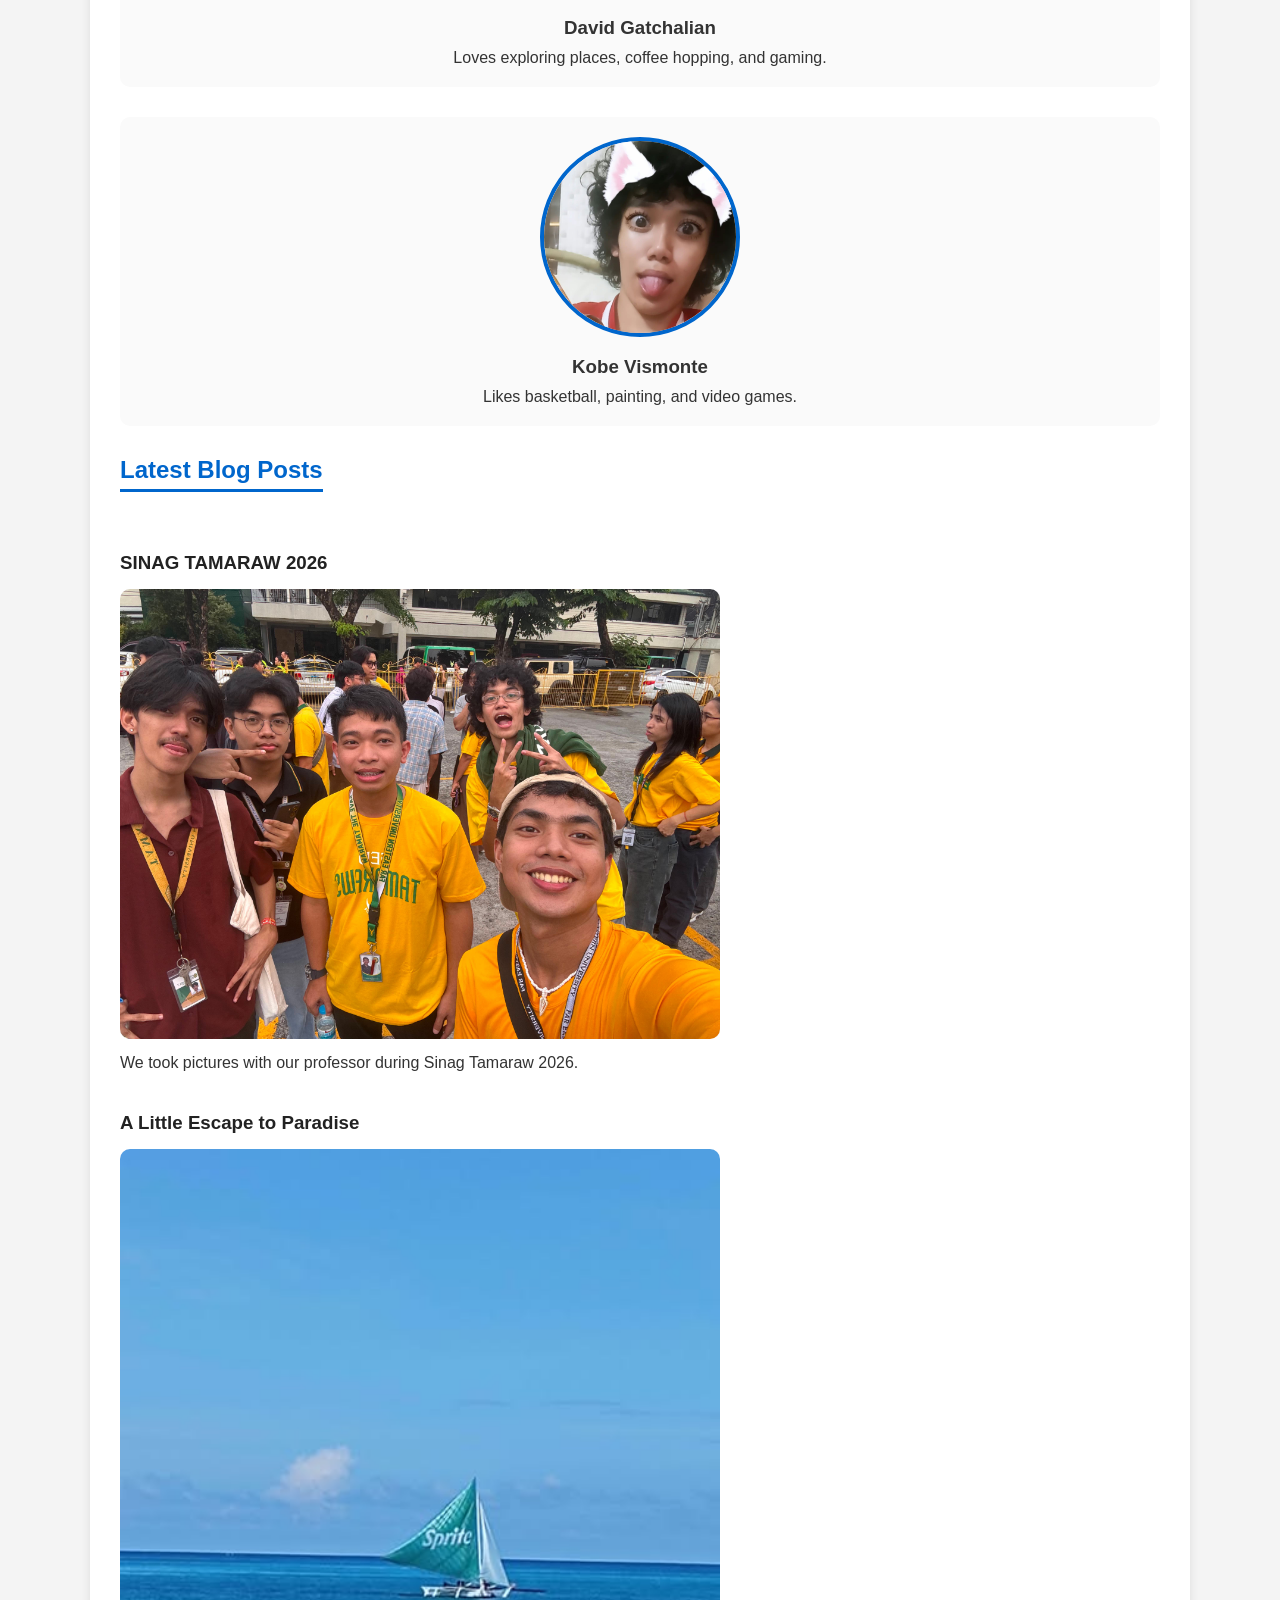
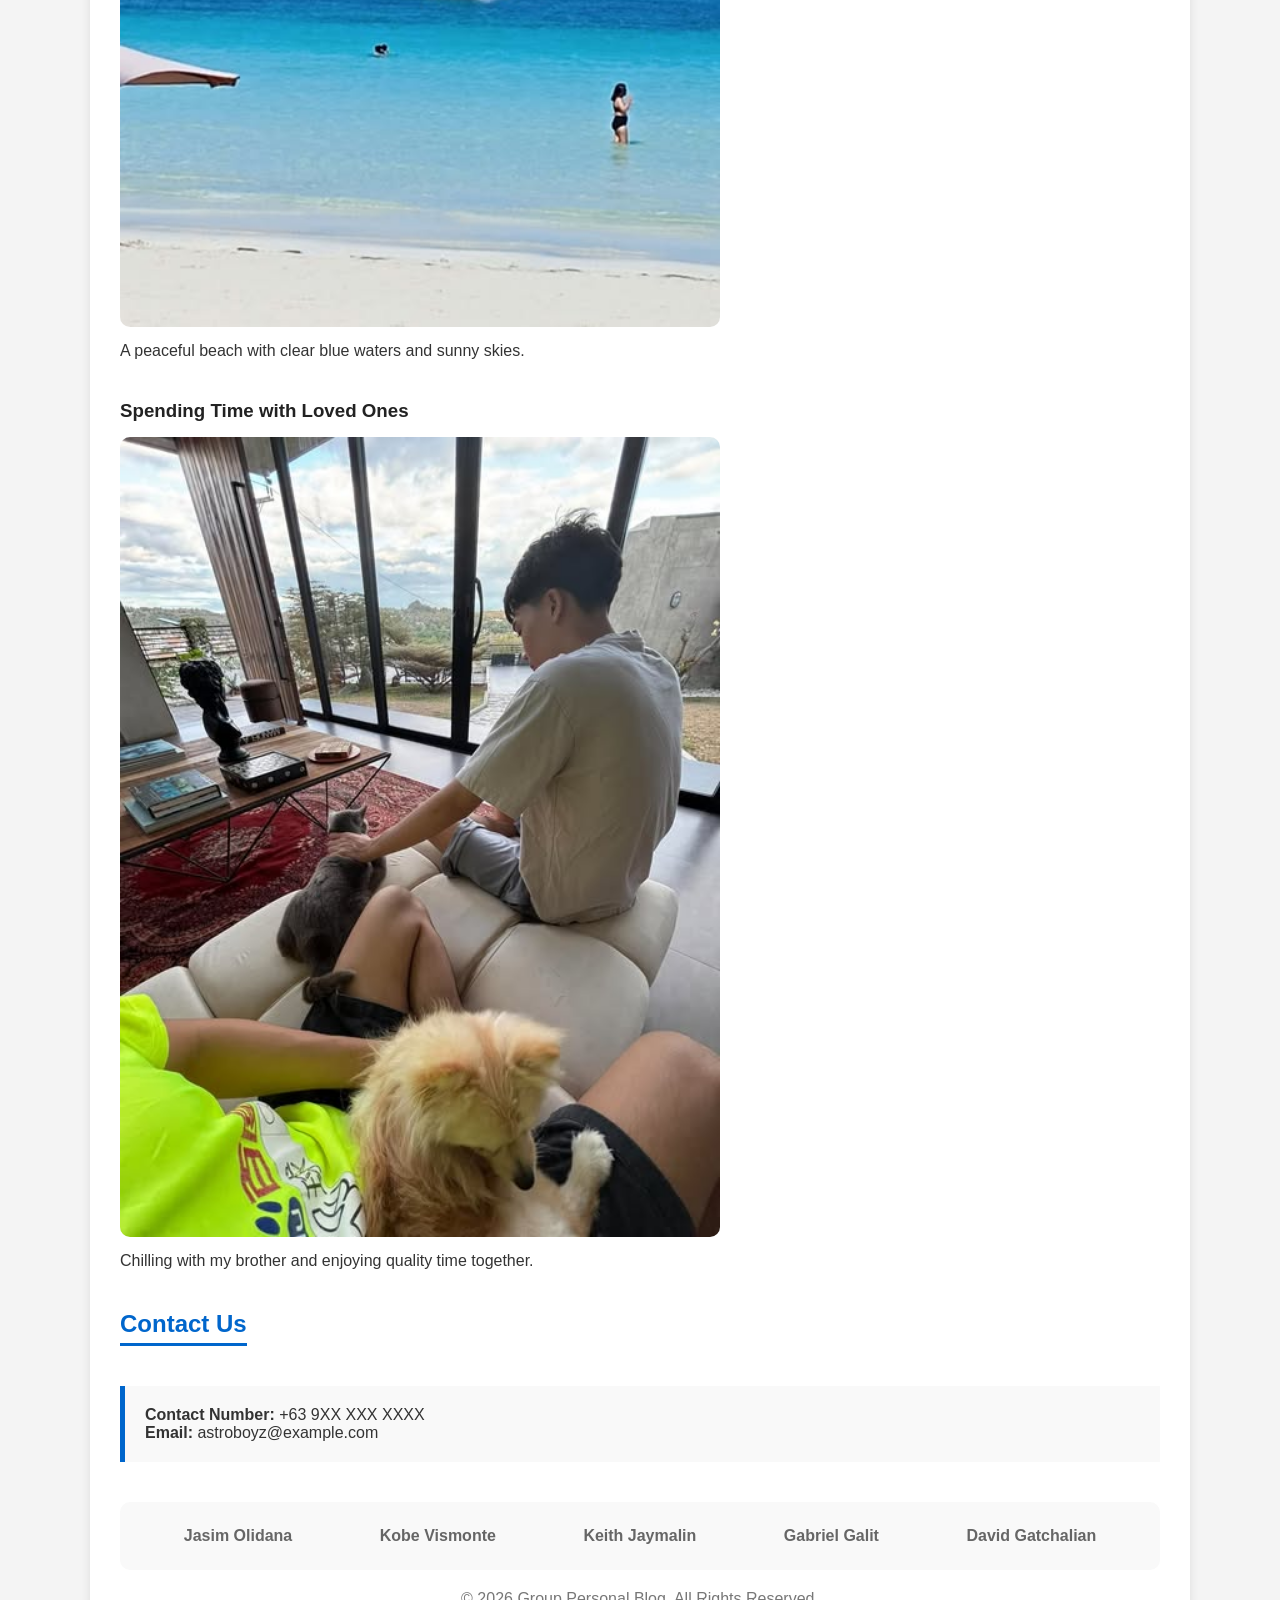
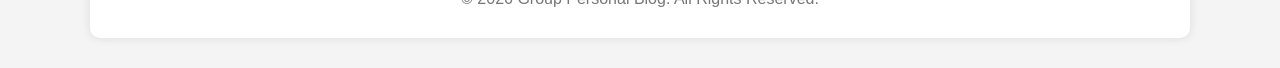
==== commit 3af5153f: "blog website dark mode and back to top button" ====
--- a/blog/blog.html
+++ b/blog/blog.html
@@ -21,6 +21,10 @@
         <a href="#blog">Blog</a>
         <a href="#contact">Contact</a>
     </nav>
+    <!---- Theme Toggle Button-->
+    <div class="theme-container">
+    <button id="theme-toggle"> Dark Mode</button>
+</div>
 
     <section id="about">
         <h2>About Our Members</h2>
--- a/blog/blog.css
+++ b/blog/blog.css
@@ -128,45 +128,112 @@
     color:#777;
 }
 
-<<<<<<< Updated upstream
+
 /* Back to top button */
 #back-to-top{
-    position:fixed;
-    bottom:24px;
-    right:24px;
-    width:44px;
-    height:44px;
-    border:none;
-    border-radius:50%;
-    background:#0066cc;
-    color:white;
-    font-size:20px;
-    cursor:pointer;
-    box-shadow:0 2px 8px rgba(0,0,0,0.2);
-    opacity:0;
-    visibility:hidden;
-    transition:opacity 0.3s, visibility 0.3s, transform 0.2s, background 0.2s;
-    z-index:1000;
+    position: fixed;
+    bottom: 30px;
+
+    /* Center the button horizontally */
+    left: 50%;
+    transform: translateX(-50%);
+
+    /* Make the button larger */
+    width: 70px;
+    height: 70px;
+
+    border: none;
+    border-radius: 50%;
+    background: #0066cc;
+    color: white;
+    font-size: 32px;
+    font-weight: bold;
+    cursor: pointer;
+
+    box-shadow: 0 4px 12px rgba(0,0,0,0.3);
+
+    opacity: 0;
+    visibility: hidden;
+    transition: opacity 0.3s, visibility 0.3s, transform 0.2s, background 0.2s;
+    z-index: 1000;
 }
 
 #back-to-top.show{
-    opacity:1;
-    visibility:visible;
+    opacity: 1;
+    visibility: visible;
 }
 
 #back-to-top:hover{
-    background:#003d80;
-    transform:translateY(-3px);
-}
-=======
-
-@media screen and (max-width: 768px) {
-  body {
-    background-color: lightblue;
-  }
-  .sidebar {
-    display: none; 
-  }
-}
-
->>>>>>> Stashed changes
+    background: #003d80;
+    transform: translateX(-50%) translateY(-6px);
+}
+/* Dark and Light Mode Button */
+.theme-container {
+    text-align: center;
+    margin: 20px 0;
+}
+
+#theme-toggle {
+    background: #0066cc;
+    color: white;
+    border: none;
+    padding: 12px 25px;
+    border-radius: 25px;
+    font-size: 16px;
+    font-weight: bold;
+    cursor: pointer;
+    transition: 0.3s;
+}
+
+#theme-toggle:hover {
+    background: #003d80;
+    transform: scale(1.05);
+}
+
+/* DARK MODE */
+body.dark-mode {
+    background: #121212;
+    color: #f1f1f1;
+}
+
+body.dark-mode .container {
+    background: #1e1e1e;
+}
+
+body.dark-mode header h1,
+body.dark-mode h2 {
+    color: #4da3ff;
+}
+
+body.dark-mode header p,
+body.dark-mode .member p,
+body.dark-mode .post p,
+body.dark-mode footer p {
+    color: #ccc;
+}
+
+body.dark-mode nav a {
+    color: #4da3ff;
+}
+
+body.dark-mode nav a:hover {
+    color: #80bdff;
+}
+
+body.dark-mode .member,
+body.dark-mode .contact-box,
+body.dark-mode .members {
+    background: #292929;
+}
+
+body.dark-mode .post h3 {
+    color: #f1f1f1;
+}
+
+body.dark-mode .members span {
+    color: #ccc;
+}
+
+body.dark-mode h2 {
+    border-bottom-color: #4da3ff;
+}
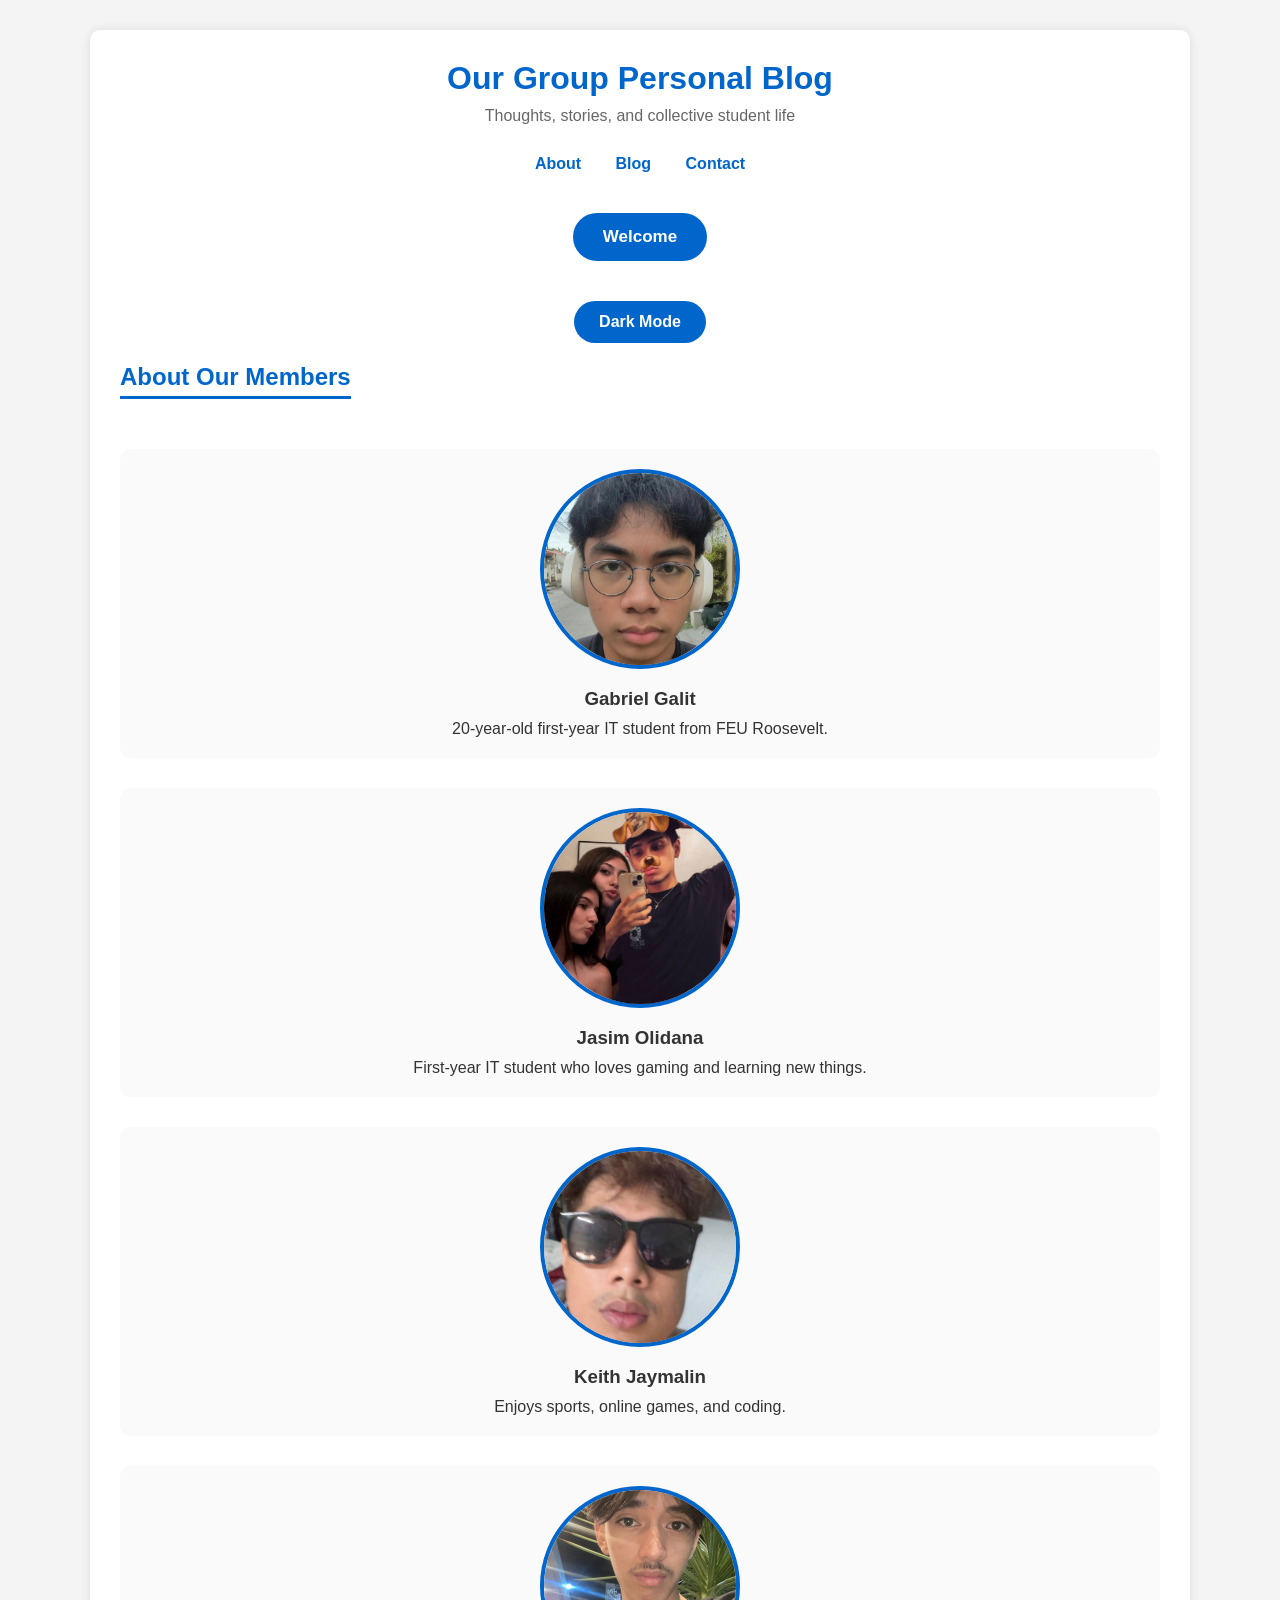
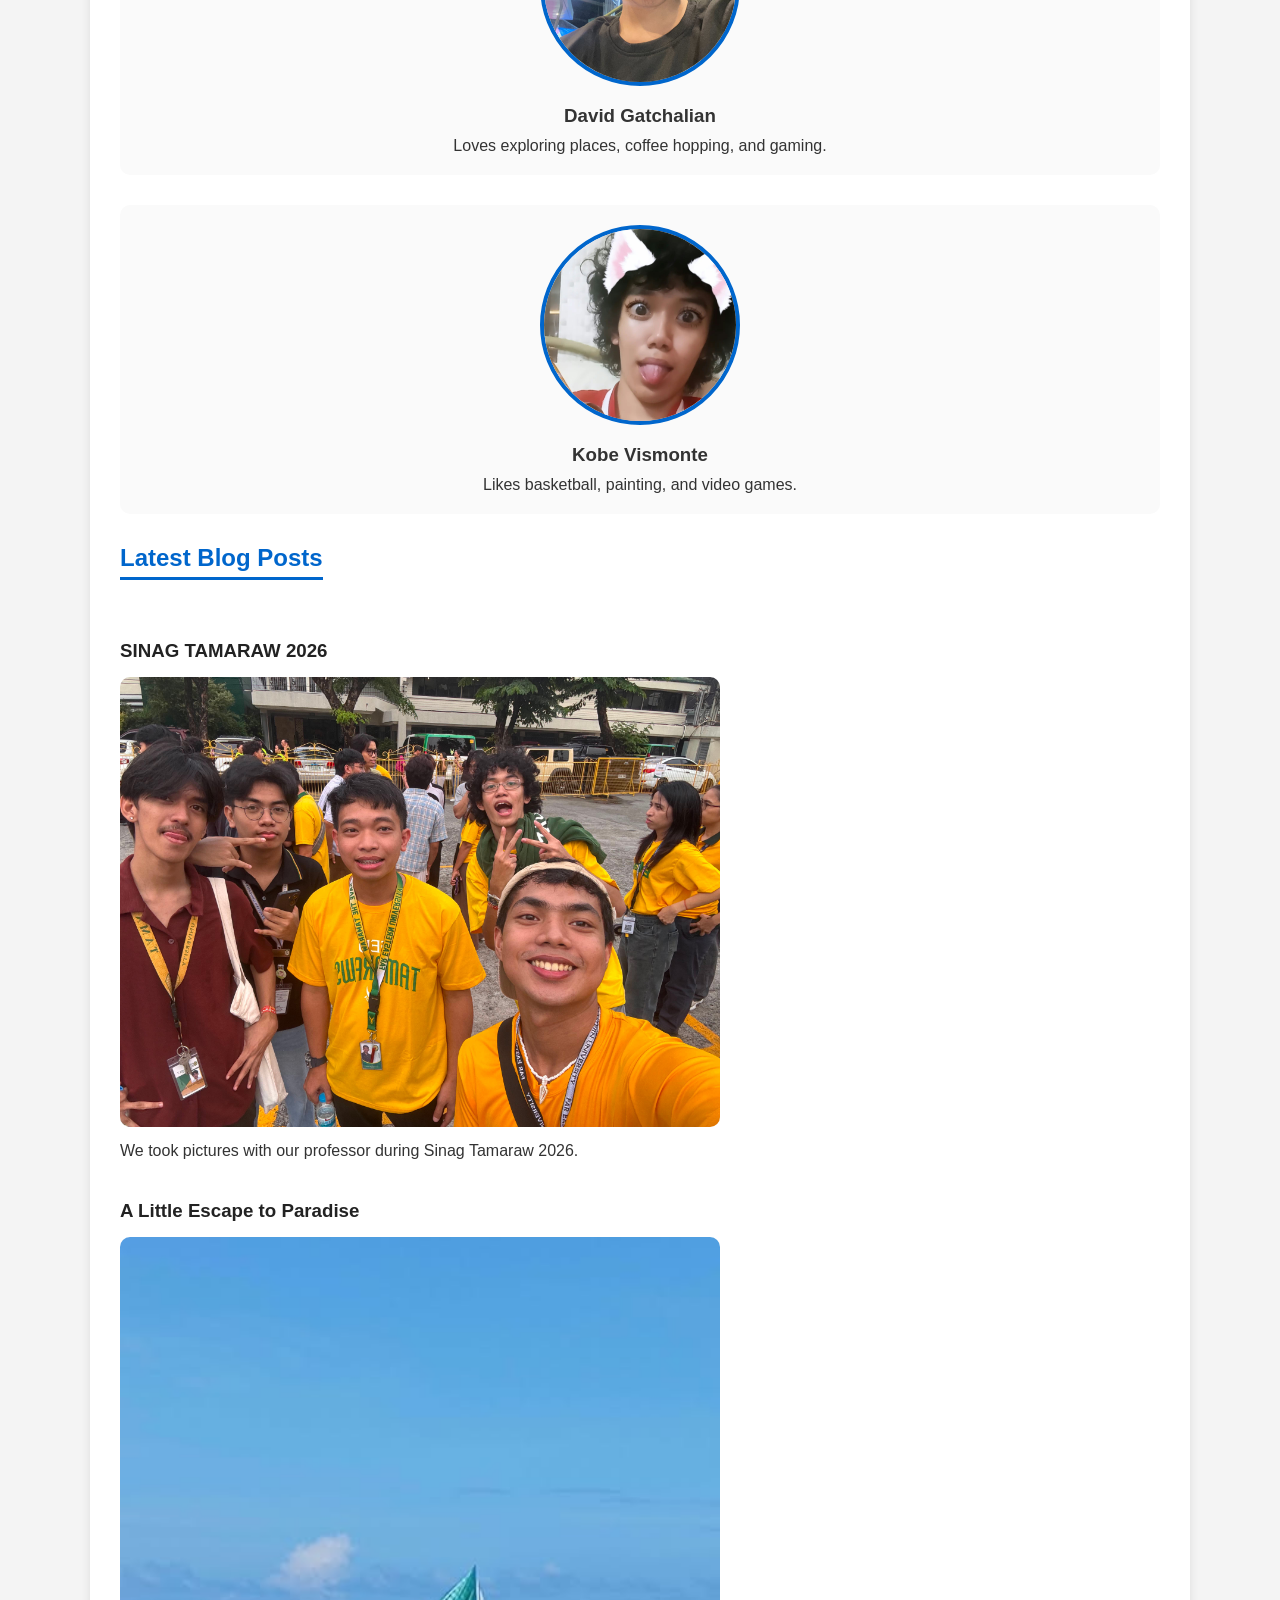
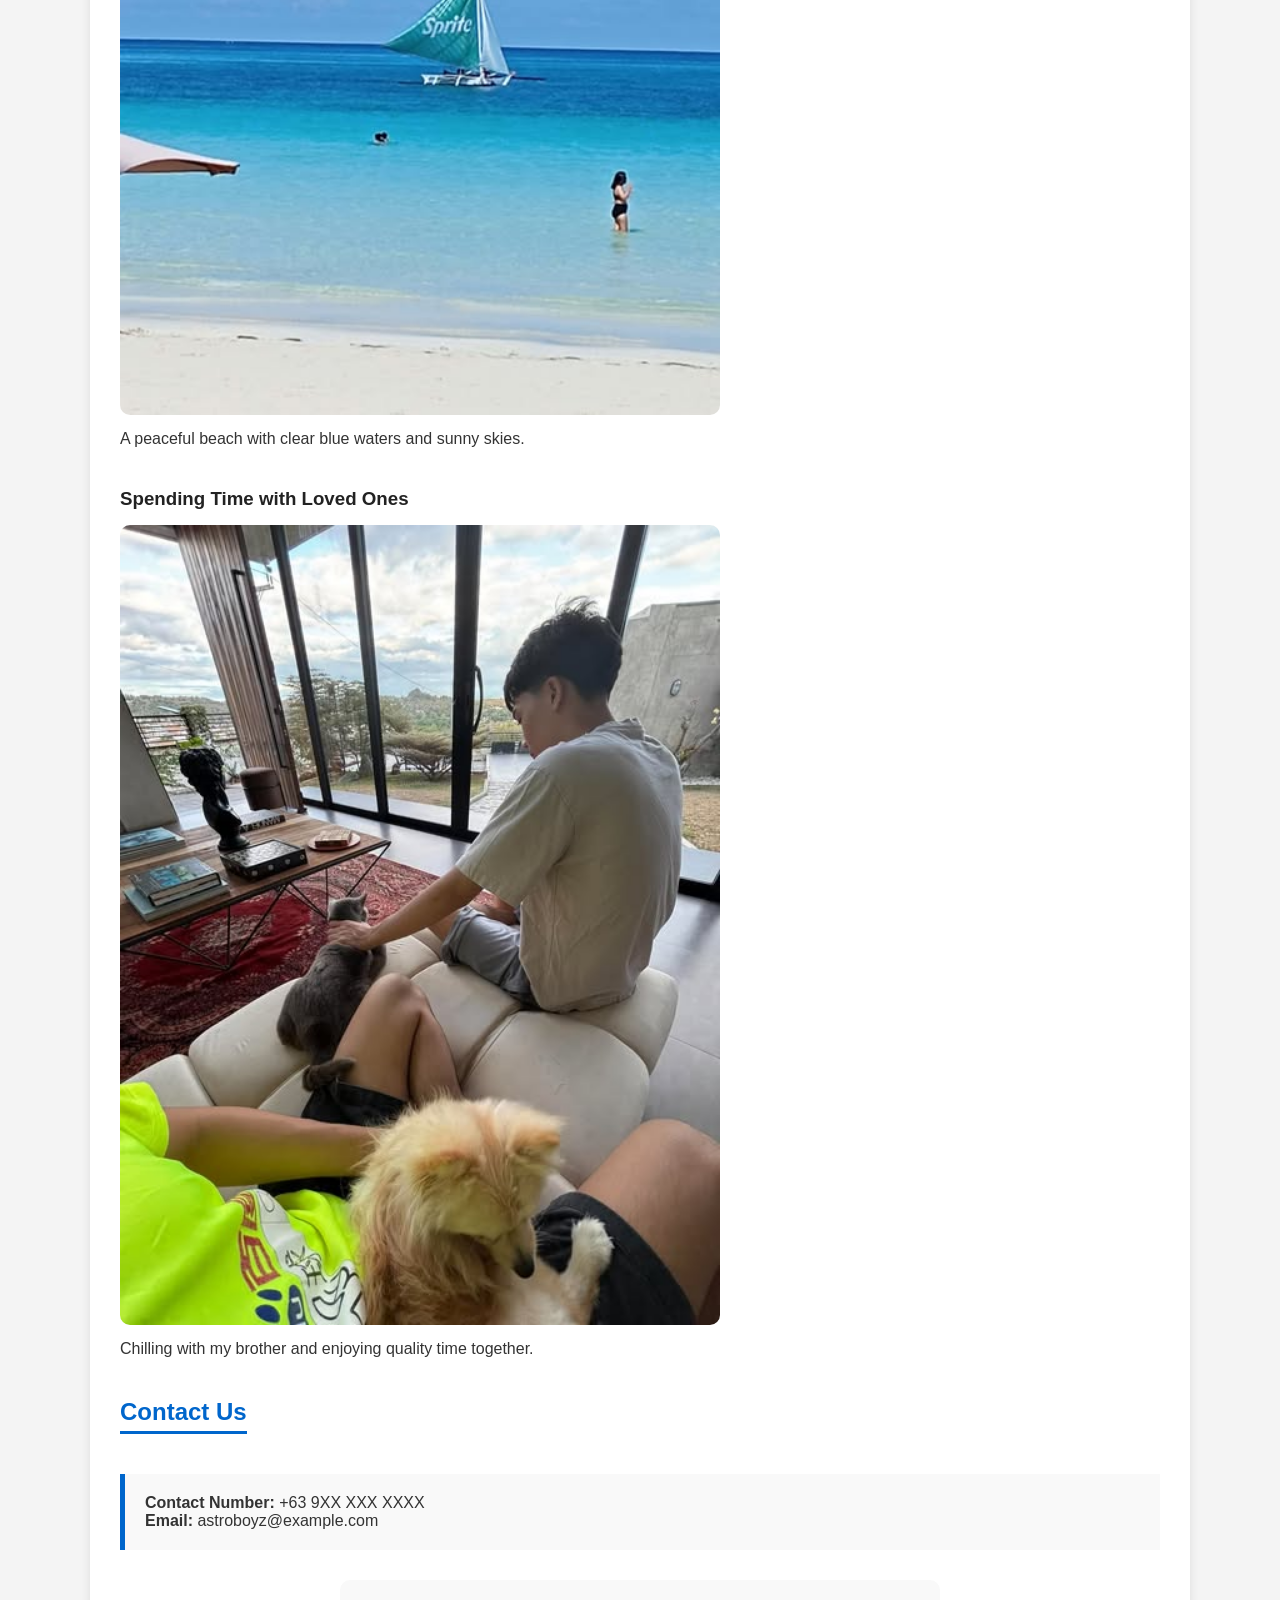
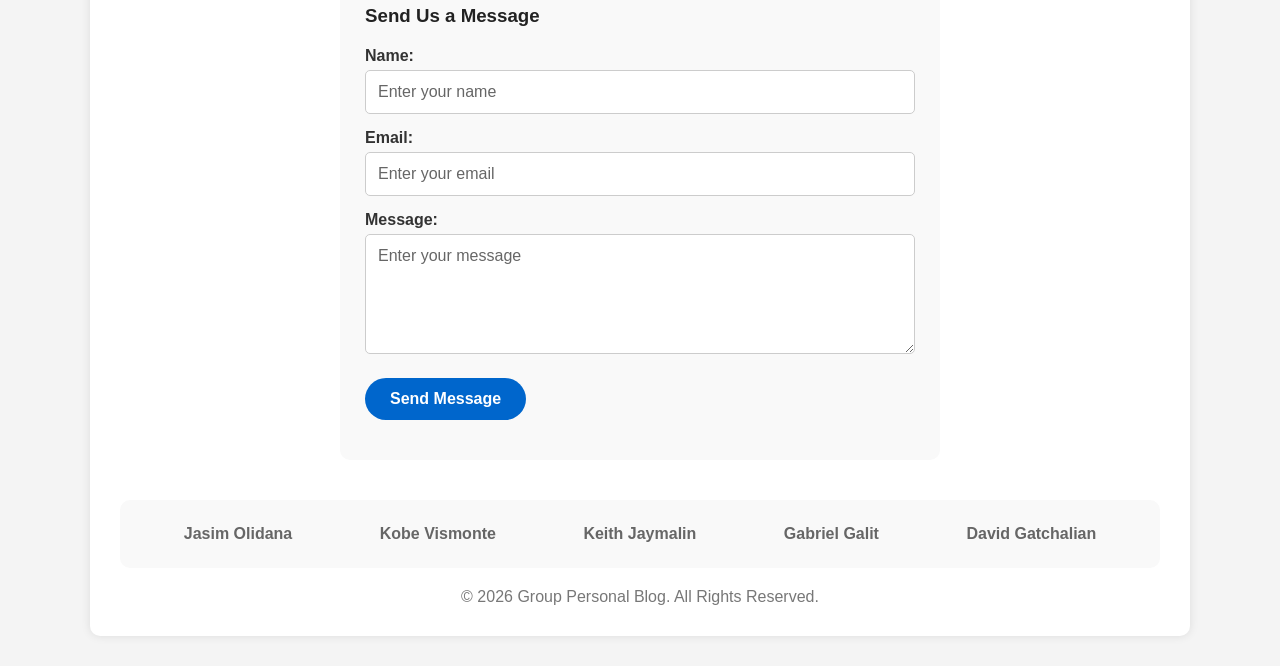
==== commit 69817c15: "blog update uli" ====
--- a/blog/blog.html
+++ b/blog/blog.html
@@ -21,7 +21,9 @@
         <a href="#blog">Blog</a>
         <a href="#contact">Contact</a>
     </nav>
-    <!---- Theme Toggle Button-->
+    <div class="welcome-container">
+    <button id="welcome-btn"> Welcome</button>
+</div>
     <div class="theme-container">
     <button id="theme-toggle"> Dark Mode</button>
 </div>
@@ -82,14 +84,31 @@
         </div>
     </section>
 
-    <section id="contact">
-        <h2>Contact Us</h2>
+   <section id="contact">
+    <h2>Contact Us</h2>
 
-        <div class="contact-box">
-            <p><strong>Contact Number:</strong> +63 9XX XXX XXXX</p>
-            <p><strong>Email:</strong> astroboyz@example.com</p>
-        </div>
-    </section>
+    <div class="contact-box">
+        <p><strong>Contact Number:</strong> +63 9XX XXX XXXX</p>
+        <p><strong>Email:</strong> astroboyz@example.com</p>
+    </div>
+
+    <form id="contact-form">
+        <h3>Send Us a Message</h3>
+
+        <label for="name">Name:</label>
+        <input type="text" id="name" placeholder="Enter your name">
+
+        <label for="email">Email:</label>
+        <input type="email" id="email" placeholder="Enter your email">
+
+        <label for="message">Message:</label>
+        <textarea id="message" placeholder="Enter your message"></textarea>
+
+        <button type="submit">Send Message</button>
+
+        <p id="form-message"></p>
+    </form>
+</section>
 
     <footer>
         <div class="members">
--- a/blog/blog.css
+++ b/blog/blog.css
@@ -134,11 +134,11 @@
     position: fixed;
     bottom: 30px;
 
-    /* Center the button horizontally */
+    
     left: 50%;
     transform: translateX(-50%);
 
-    /* Make the button larger */
+    
     width: 70px;
     height: 70px;
 
@@ -190,7 +190,7 @@
     transform: scale(1.05);
 }
 
-/* DARK MODE */
+/* DARK MODE AND LIGHT MODE*/
 body.dark-mode {
     background: #121212;
     color: #f1f1f1;
@@ -236,4 +236,122 @@
 
 body.dark-mode h2 {
     border-bottom-color: #4da3ff;
+}
+/* Welcome Button */
+.welcome-container {
+    text-align: center;
+    margin: 20px 0 40px;
+}
+
+#welcome-btn {
+    background: #0066cc;
+    color: white;
+    border: none;
+    padding: 14px 30px;
+    border-radius: 25px;
+    font-size: 17px;
+    font-weight: bold;
+    cursor: pointer;
+    transition: 0.3s;
+}
+
+#welcome-btn:hover {
+    background: #003d80;
+    transform: scale(1.05);
+}
+
+
+/* Contact Form */
+#contact-form {
+    max-width: 600px;
+    margin: 30px auto;
+    padding: 25px;
+    background: #f9f9f9;
+    border-radius: 10px;
+}
+
+#contact-form h3 {
+    margin-bottom: 20px;
+}
+
+#contact-form label {
+    display: block;
+    margin-top: 15px;
+    font-weight: bold;
+}
+
+#contact-form input,
+#contact-form textarea {
+    width: 100%;
+    padding: 12px;
+    margin-top: 5px;
+    border: 1px solid #ccc;
+    border-radius: 5px;
+    font-size: 16px;
+}
+
+#contact-form textarea {
+    height: 120px;
+    resize: vertical;
+}
+
+#contact-form button {
+    margin-top: 20px;
+    padding: 12px 25px;
+    background: #0066cc;
+    color: white;
+    border: none;
+    border-radius: 25px;
+    font-size: 16px;
+    font-weight: bold;
+    cursor: pointer;
+}
+
+#contact-form button:hover {
+    background: #003d80;
+}
+
+#form-message {
+    margin-top: 15px;
+    font-weight: bold;
+}
+/* Make contact form text visible */
+#contact-form h3 {
+    color: #222;
+}
+
+#contact-form label {
+    color: #333;
+}
+
+#contact-form input,
+#contact-form textarea {
+    color: #222;
+    background-color: #fff;
+}
+
+#contact-form input::placeholder,
+#contact-form textarea::placeholder {
+    color: #666;
+    opacity: 1;
+}
+body.dark-mode #contact-form {
+    background: #292929;
+}
+
+body.dark-mode #contact-form h3,
+body.dark-mode #contact-form label {
+    color: #fff;
+}
+
+body.dark-mode #contact-form input,
+body.dark-mode #contact-form textarea {
+    background: #333;
+    color: #fff;
+    border-color: #666;
+}
+
+body.dark-mode #contact-form input::placeholder,
+body.dark-mode #contact-form textarea::placeholder {
+    color: #bbb;
 }
